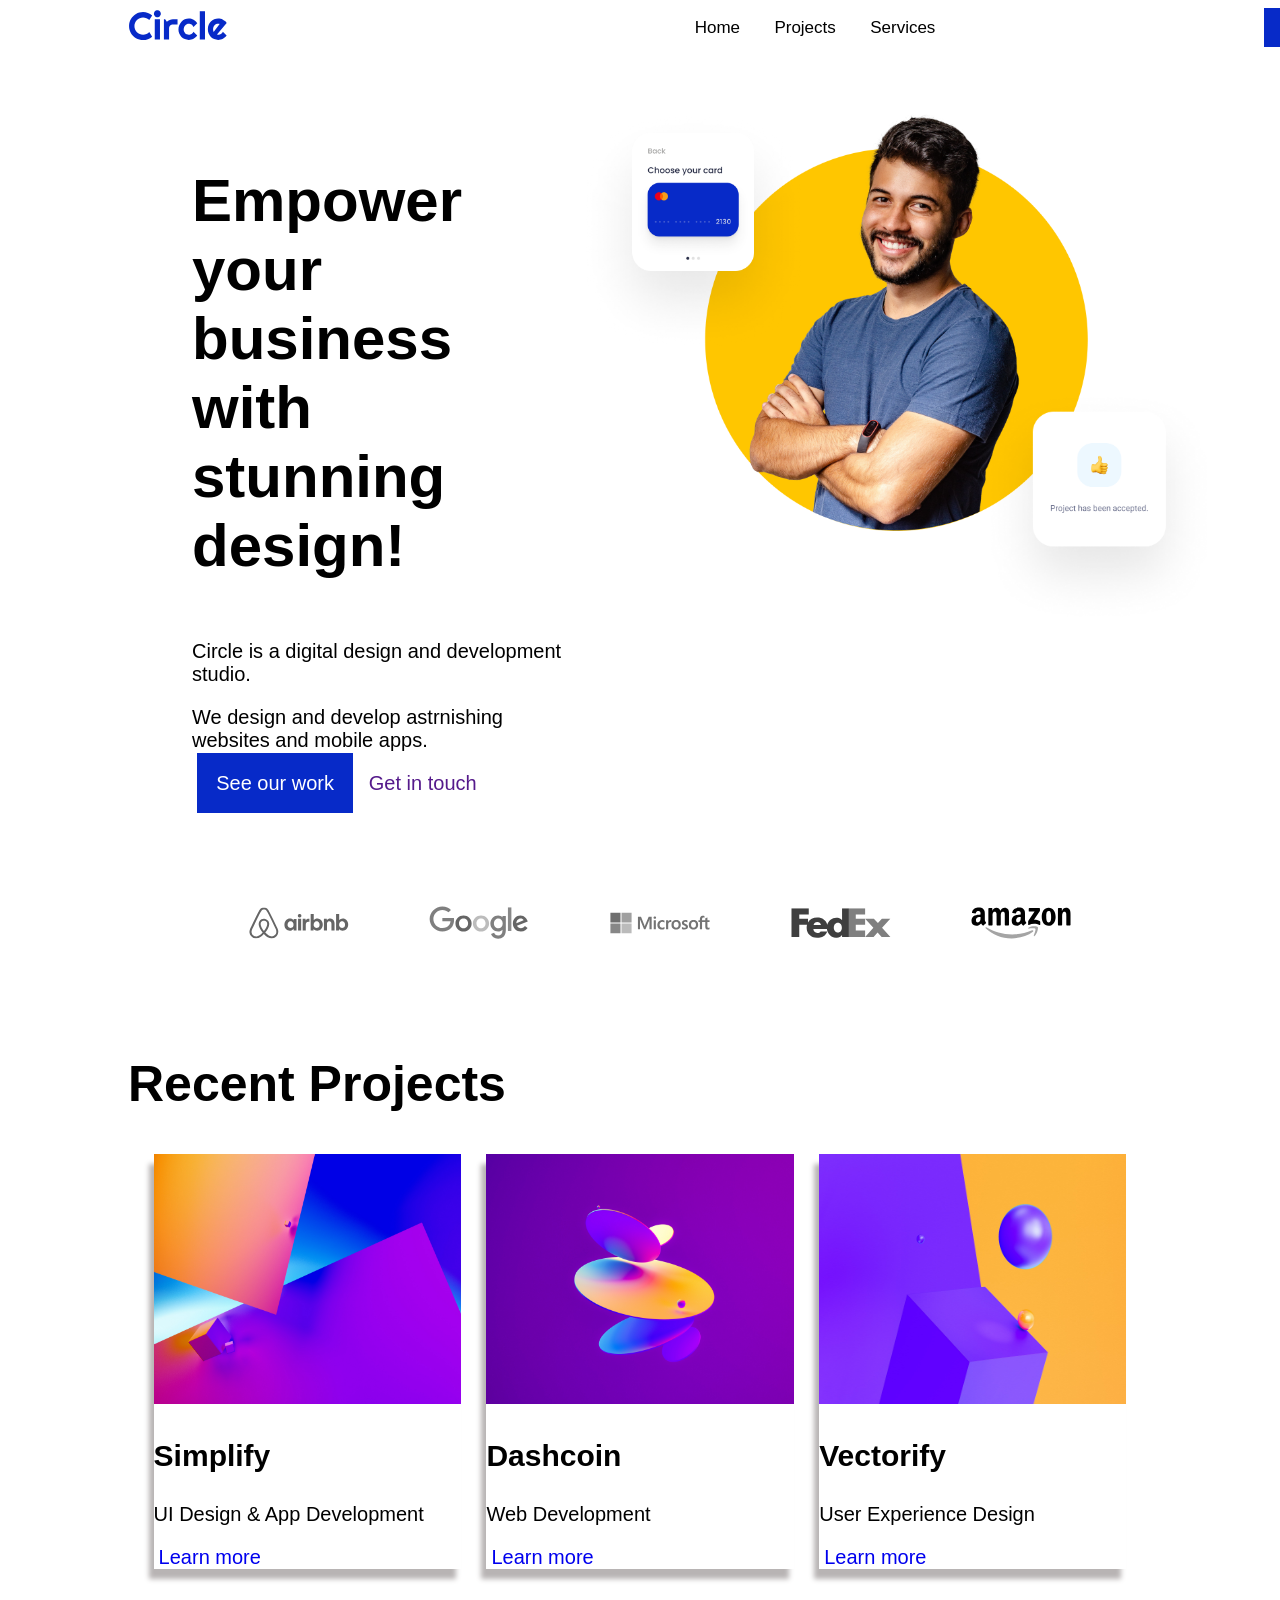
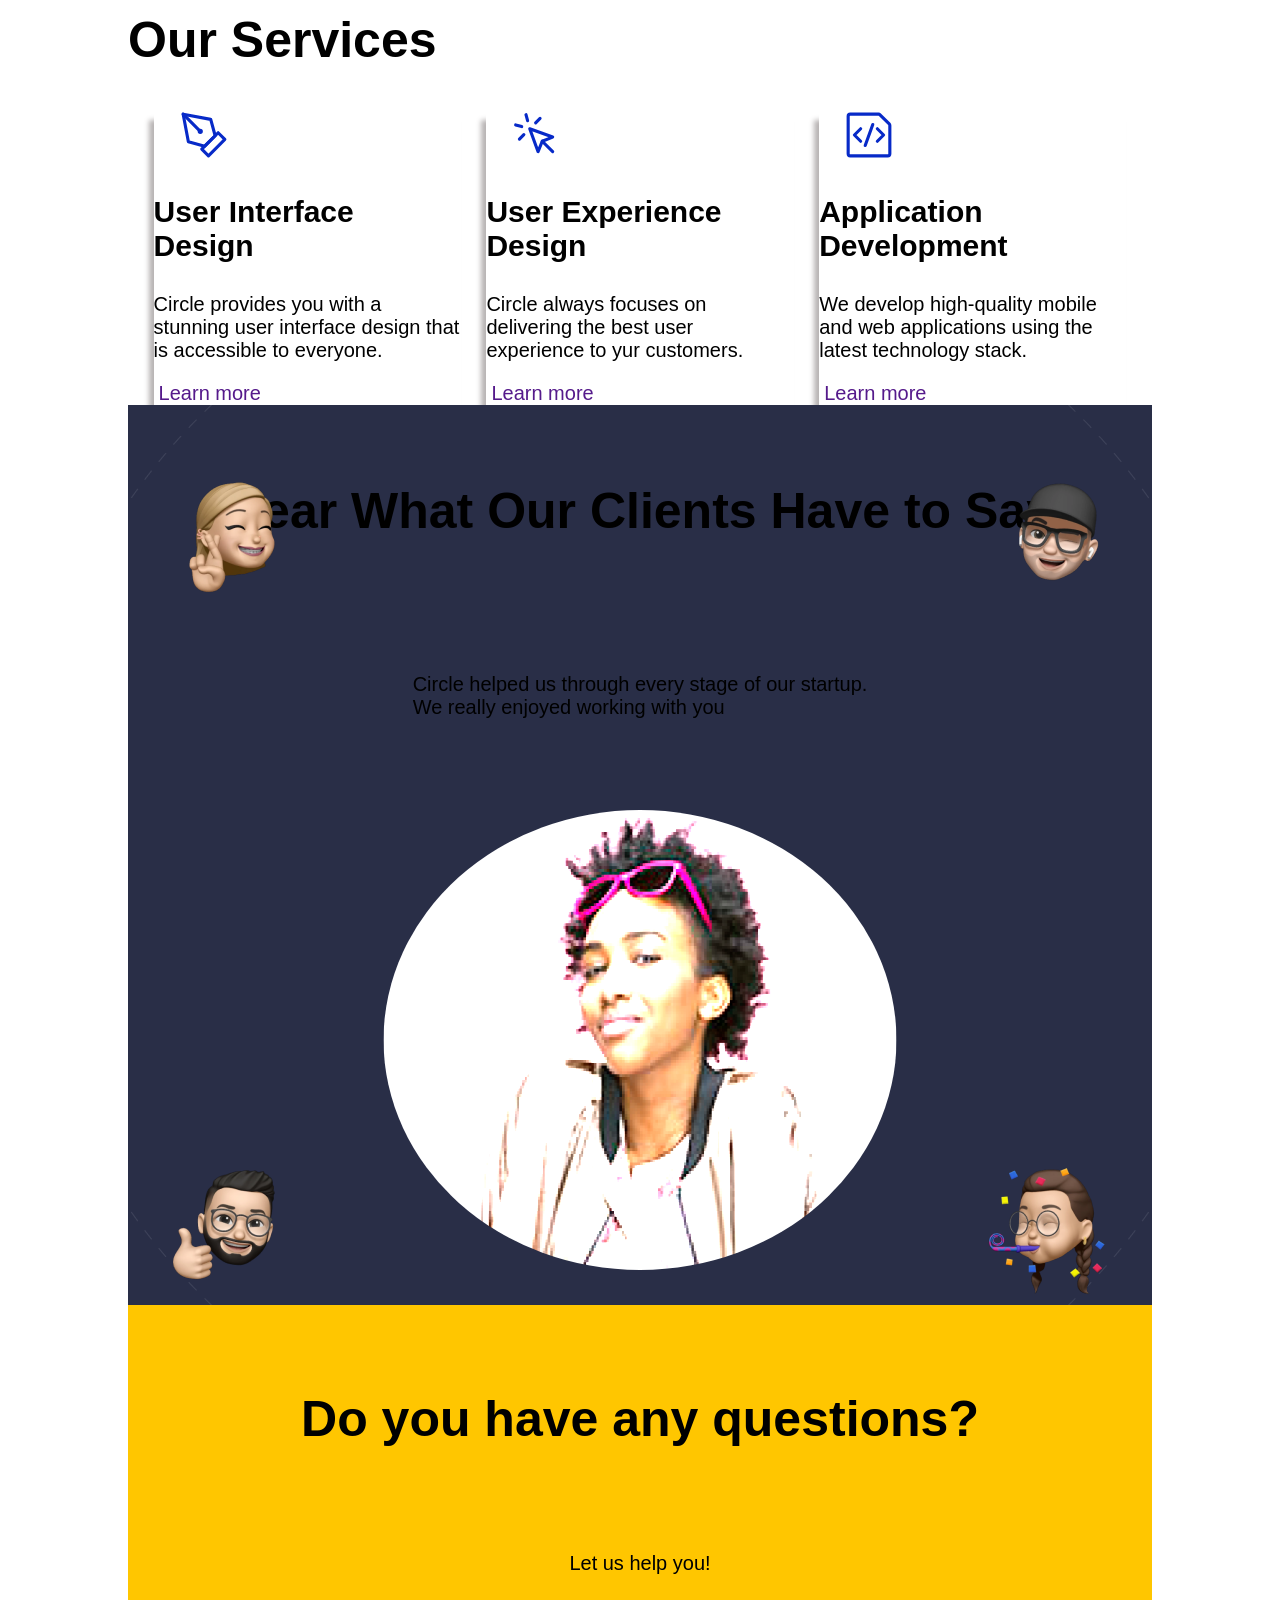
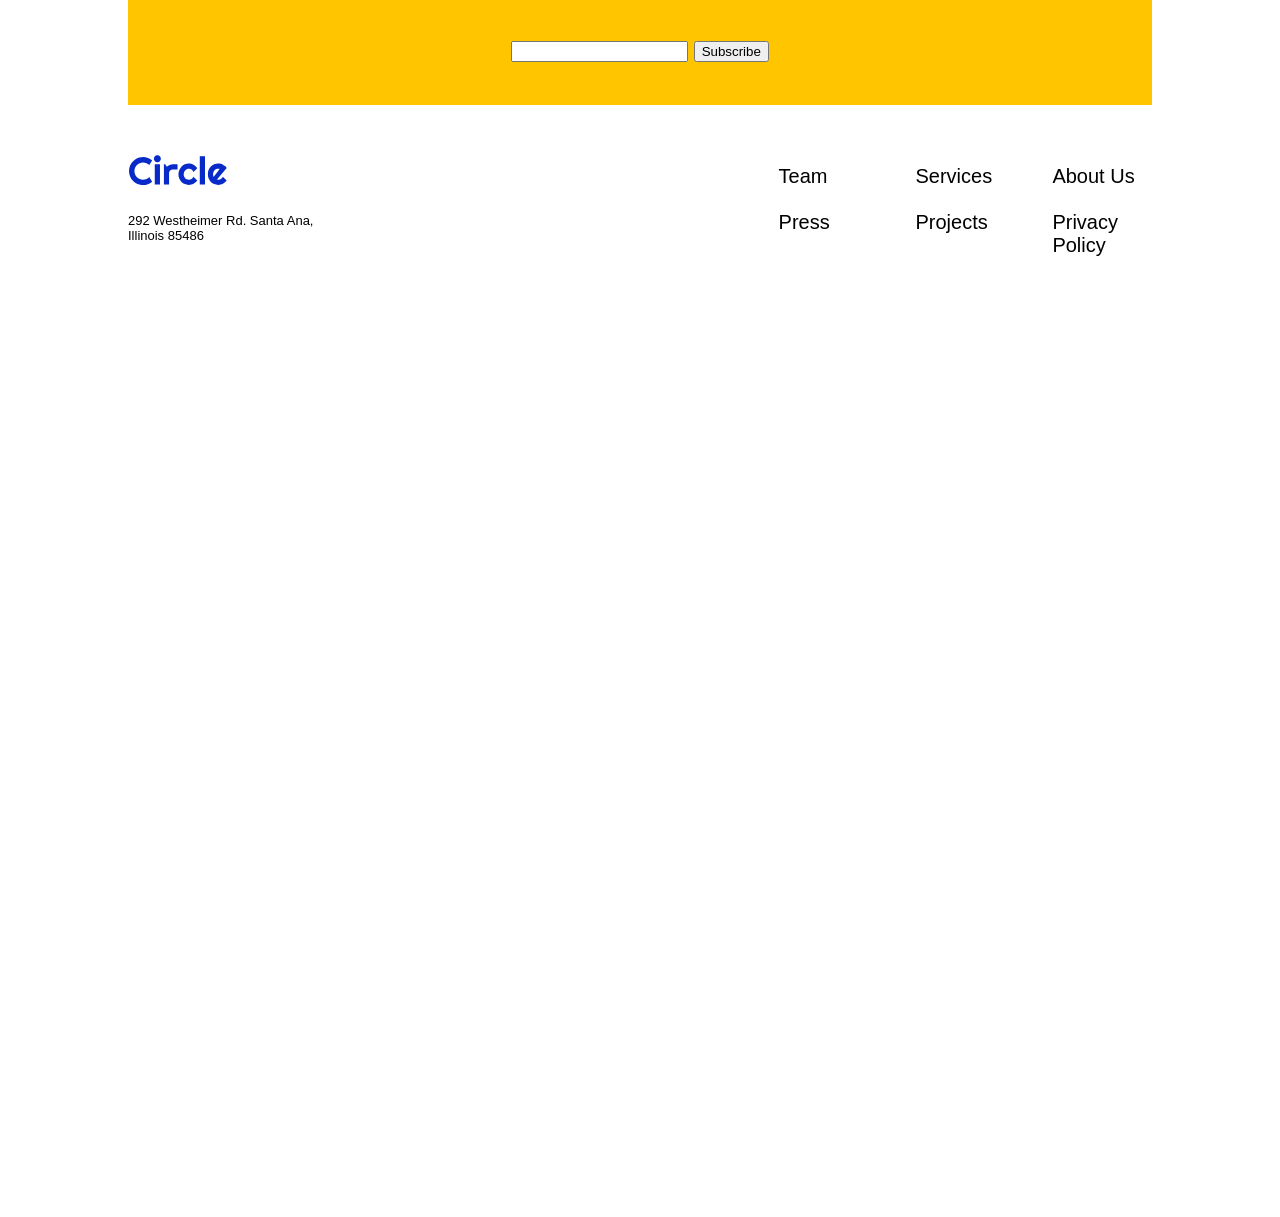
==== pages/index.html @ 0611c465 "emojis" ====
<!doctype html>
<html lang="en">
  <head>
    <meta charset="UTF-8" />
    <meta name="viewport" content="width=device-width, initial-scale=1.0" />
    <title>Early Project</title>
    <link rel="stylesheet" href="../css/style-home.css" />
  </head>
  <body>
    <header>
      <article class="logo">
        <object
          type="image/svg+xml"
          data="../logos-20260406T084312Z-1-001/logos/circle.svg"
          alt="Circle"
        ></object>
      </article>
      <article>
        <nav>
          <ul>
            <li>Home</li>
            <li>Projects</li>
            <li>Services</li>
          </ul>
        </nav>
      </article>
      <article>
        <a href="ContactUs.html">Contact Us</a>
      </article>
    </header>
    <div id="hero">
      <section class="text">
        <article>
          <h1>Empower your business with stunning design!</h1>
          <p>Circle is a digital design and development studio.</p>
          <p>We design and develop astrnishing websites and mobile apps.</p>
        </article>
        <div>
          <a class="patata"href="">See our work</a>
          <a href="">Get in touch</a>
        </div>
      </section>
      <section id="hero-images">
        <!--Two of the hero images will be edited inside this block with absolute value-->
        <img
          id="dude"
          src="../hero-section-20260406T084312Z-1-001/hero-section/hero-image.png"
        />
        <img
          id="card-1"
          src="../hero-section-20260406T084312Z-1-001/hero-section/card-1.png"
        />
        <img
          id="card-2"
          src="../hero-section-20260406T084312Z-1-001/hero-section/card-2.png"
        />
      </section>
    </div>
    <div id="logos">
      <ul>
        <li>
          <object
            type="image/svg+xml"
            data="../logos-20260406T084312Z-1-001/logos/airbnb-logo.svg"
            alt="airbnb"
          ></object>
        </li>
        <li>
          <object
            type="image/svg+xml"
            data="../logos-20260406T084312Z-1-001/logos/google-logo.svg"
            alt="google"
          ></object>
        </li>
        <li>
          <object
            type="image/svg+xml"
            data="../logos-20260406T084312Z-1-001/logos/microsoft-logo.svg"
            alt="microsoft"
          ></object>
        </li>
        <li>
          <object
            type="image/svg+xml"
            data="../logos-20260406T084312Z-1-001/logos/fedex-logo.svg"
            alt="FedEx"
          ></object>
        </li>
        <li>
          <object
            type="image/svg+xml"
            data="../logos-20260406T084312Z-1-001/logos/amazon-logo.svg"
            alt="Amazon"
          ></object>
        </li>
      </ul>
    </div>
    <div id="projects">
      <h2>Recent Projects</h2>
      <section>
        <article>
          <img
            src="../projects-section-20260406T084314Z-1-001/projects-section/1.jpg"
          />
          <h3>Simplify</h3>
          <p>UI Design & App Development</p>
          <a href="p1.html">Learn more</a>
        </article>
        <article>
          <img
            src="../projects-section-20260406T084314Z-1-001/projects-section/2.jpg"
          />
          <h3>Dashcoin</h3>
          <p>Web Development</p>
          <a href="p2.html">Learn more</a>
        </article>
        <article>
          <img
            src="../projects-section-20260406T084314Z-1-001/projects-section/3.jpg"
          />
          <h3>Vectorify</h3>
          <p>User Experience Design</p>
          <a href="p3.html">Learn more</a>
        </article>
      </section>
    </div>

    <div id="services">
      <h2>Our Services</h2>
      <section>
        <article>
          <object
            type="image/svg+xml"
            data="../services-section-20260406T084315Z-1-001/services-section/icons/1.svg"
          ></object>
          <h3>User Interface Design</h3>
          <p>
            Circle provides you with a stunning user interface design that is
            accessible to everyone.
          </p>
          <a href="">Learn more</a>
        </article>
        <article>
          <object
            type="image/svg+xml"
            data="../services-section-20260406T084315Z-1-001/services-section/icons/2.svg"
          ></object>
          <h3>User Experience Design</h3>
          <p>
            Circle always focuses on delivering the best user experience to yur
            customers.
          </p>
          <a href="">Learn more</a>
        </article>
        <article>
          <object
            type="image/svg+xml"
            data="../services-section-20260406T084315Z-1-001/services-section/icons/3.svg"
          ></object>
          <h3>Application Development</h3>
          <p>
            We develop high-quality mobile and web applications using the latest
            technology stack.
          </p>
          <a href="">Learn more</a>
        </article>
      </section>
    </div>
    <div id="testimonial">
      <h2>Hear What Our Clients Have to Say</h2>
      <p>
        Circle helped us through every stage of our startup. <br />We really
        enjoyed working with you
      </p>
      <div class="emoji">
        <img class="em1" src="../testimonial-section-20260406T084315Z-1-001/testimonial-section/memoji-1.png"/>
      <img class="em2" src="../testimonial-section-20260406T084315Z-1-001/testimonial-section/memoji-2.png"/>
      <img class="em3" src="../testimonial-section-20260406T084315Z-1-001/testimonial-section/memoji-3.png"/>
      <img class="em4" src="../testimonial-section-20260406T084315Z-1-001/testimonial-section/memoji-4.png"/>
      </div>
      
      <img class="profile" src="../testimonial-section-20260406T084315Z-1-001/testimonial-section/profile.png"/>
    </div>
    <div id="newsletter">
      <h2>Do you have any questions?</h2>
      <p>Let us help you!</p>
      <div class="subscribe">
        <form action="#" method="post">
          <input type="email" placehlder=" introduce tu email" />
          <button id="btn-subscribe">Subscribe</button>
        </form>
      </div>
    </div>
    <footer>
      <section>
        <object
          type="image/svg+xml"
          data="../logos-20260406T084312Z-1-001/logos/circle.svg"
          alt="Circle"
        ></object>
        <p>292 Westheimer Rd. Santa Ana,<br />Illinois 85486</p>
      </section>
      <ul>
        <li>Team</li>
        <li>Services</li>
        <li>About Us</li>
        <li>Press</li>
        <li>Projects</li>
        <li>Privacy Policy</li>
      </ul>
    </footer>
    <script src="js.js"></script>
  </body>
</html>
---- css/style-home.css ----
body {
  font-family: Arial, Helvetica, sans-serif;
  font-size: 20px;
  max-width: 80vw;
  margin: 0 auto;
}

h1,
h2,
h3,
h4 {
  font-weight: bold;
}
h2 {
  font-size: 50px;
}
h1 {
  font-size: 60px;
}
h3 {
  font-size: 30px;
}
h4 {
  font-size: 24px;
}
a {
  text-decoration: none;
  white-space: nowrap;
  margin: 5px;
}
object[type="image/svg+xml"] {
  height: 50px;
  width: 100px;
  transition: 0.3s ease;
}
/* ---- Cabecera ---- */
header {
  align-items: center;
  width: 100vw;
  display: flex;
  flex-direction: row;
  justify-content: space-between;
  font-size: 17px;
}
header nav ul {
  display: flex;
  list-style: none;
  justify-content: space-evenly;
}
header a {
  padding: 10px 20px;
  margin-right: 20px;
  background-color: #072ac8;

  color: #fff;
}
header li {
  padding: 0 10%;
}

/* ---- Héroe ---- */
#hero {
  margin-top: 5%;
  display: grid;
  justify-content: space-evenly;
  justify-items: center;
  grid-template-columns: 1fr 1fr;
}
#hero .text {
  display: flex;
  flex-direction:column;
  align-items: left;
  justify-content: space-between;
}
.patata {
  padding: 5%;
  background-color: #072ac8;

  color: #fff;
}
#hero li {
  text-decoration: none;
}
#hero section {
  width: 30vw;
}
#hero-images {
  width: 100%;
  display: inline-block;
  position: relative;
  max-width: 561px;
  aspect-ratio: 561/626;
}
#dude {
  width: 100%;
}
#card-1 {
  padding: 0;
  margin: 0;
  top: -5%;
  left: -30%;
  width: 90%;
  position: absolute;
  transform: translate(-20%, -10%) scale(0.7);
}
#card-2 {
  padding: 0;
  margin: 0;
  top: 60%;
  left: 85%;
  width: 90%;
  position: absolute;
  transform: translate(-30%, -10%) scale(0.7);
}
#logos {
  margin-top: 10%;
  margin-bottom: 10%
}
#logos ul {
  display: flex;
  justify-content: space-evenly;
  list-style: none;
  
}
#logos li object[type = "image/svg+xml"] {
  filter: grayscale(100%);
}

#logos li:hover object[type = "image/svg+xml"] {
  filter:grayscale(0%);
  transform: scale(1.3);
}
footer p {
  font-size: 13px;
  font-weight: 10px;
}
#projects section,
#services section {
  display: flex;
  justify-content: space-evenly;
  
}
#projects article,
#services article {
  max-width: 30%;
  box-shadow: -5px 10px 5px rgb(184, 180, 180);

}
#testimonial {
  display: flex;
  flex-direction: column;
  align-items: center;
  justify-content: space-around;
  position: relative;
  height:900px;
  background: url("../testimonial-section-20260406T084315Z-1-001/testimonial-section/orbit.png") center, #292e47;
}
.emoji {
  top: -2%;
  left: -5%;
  z-index: 1;
  margin: 0;
  position: absolute;
  width: 110%;
  height: 270%;
  display: grid;
  gap: 10%;
  grid-template-columns: repeat(3, 1fr);
  grid-template-rows: repeat(3, 100px);
  grid-template-areas:
  "a . . b"
  ". . . ."
  "c . . d";
  
}
.profile {
  transform: scale(0.9,1);
  filter: brightness(2);
  border-radius: 50%;
}
.em1,.em2,.em3,.em4 {
  transform: scale(0.5);
}
.em1,.em3 {
}
.em1 {
  
  grid-area:a;
}
.em2 {
  grid-area:b;
}
.em3 {
  grid-area:c;
}
.em4 {
  grid-area:d;
}
#newsletter {
  height: 400px;
  text-align: center;
  background-color: #ffc600;
  display: flex;
  flex-direction: column;
  justify-content: space-evenly;
}
footer {
    padding-top: 40px;
  display: flex;
  justify-content: space-between;
}
footer ul {
  display: grid;
  list-style: none;
  grid-template-columns: 1fr 1fr 1fr;
  gap: 10%;
  grid-template-rows: 1fr 1fr;
}
#projects img {
  width: 100%;
  height: 250px;
}
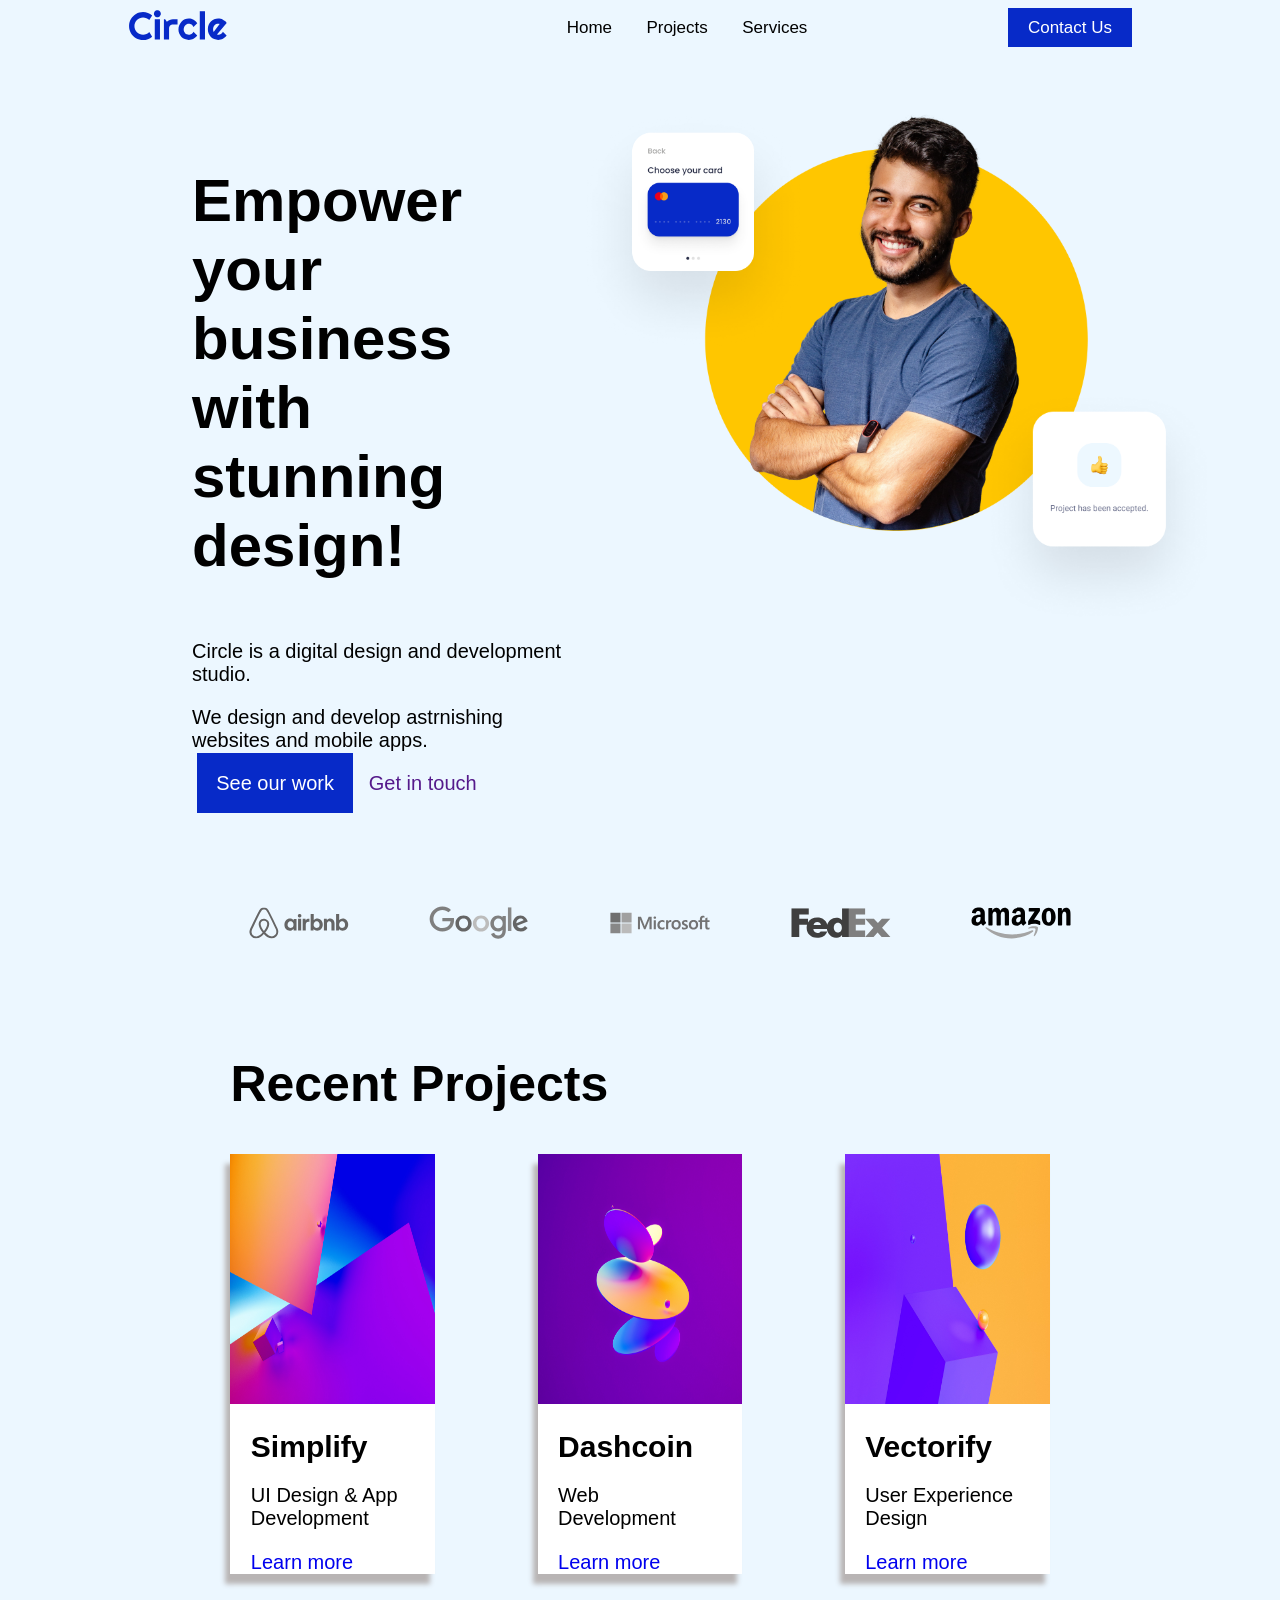
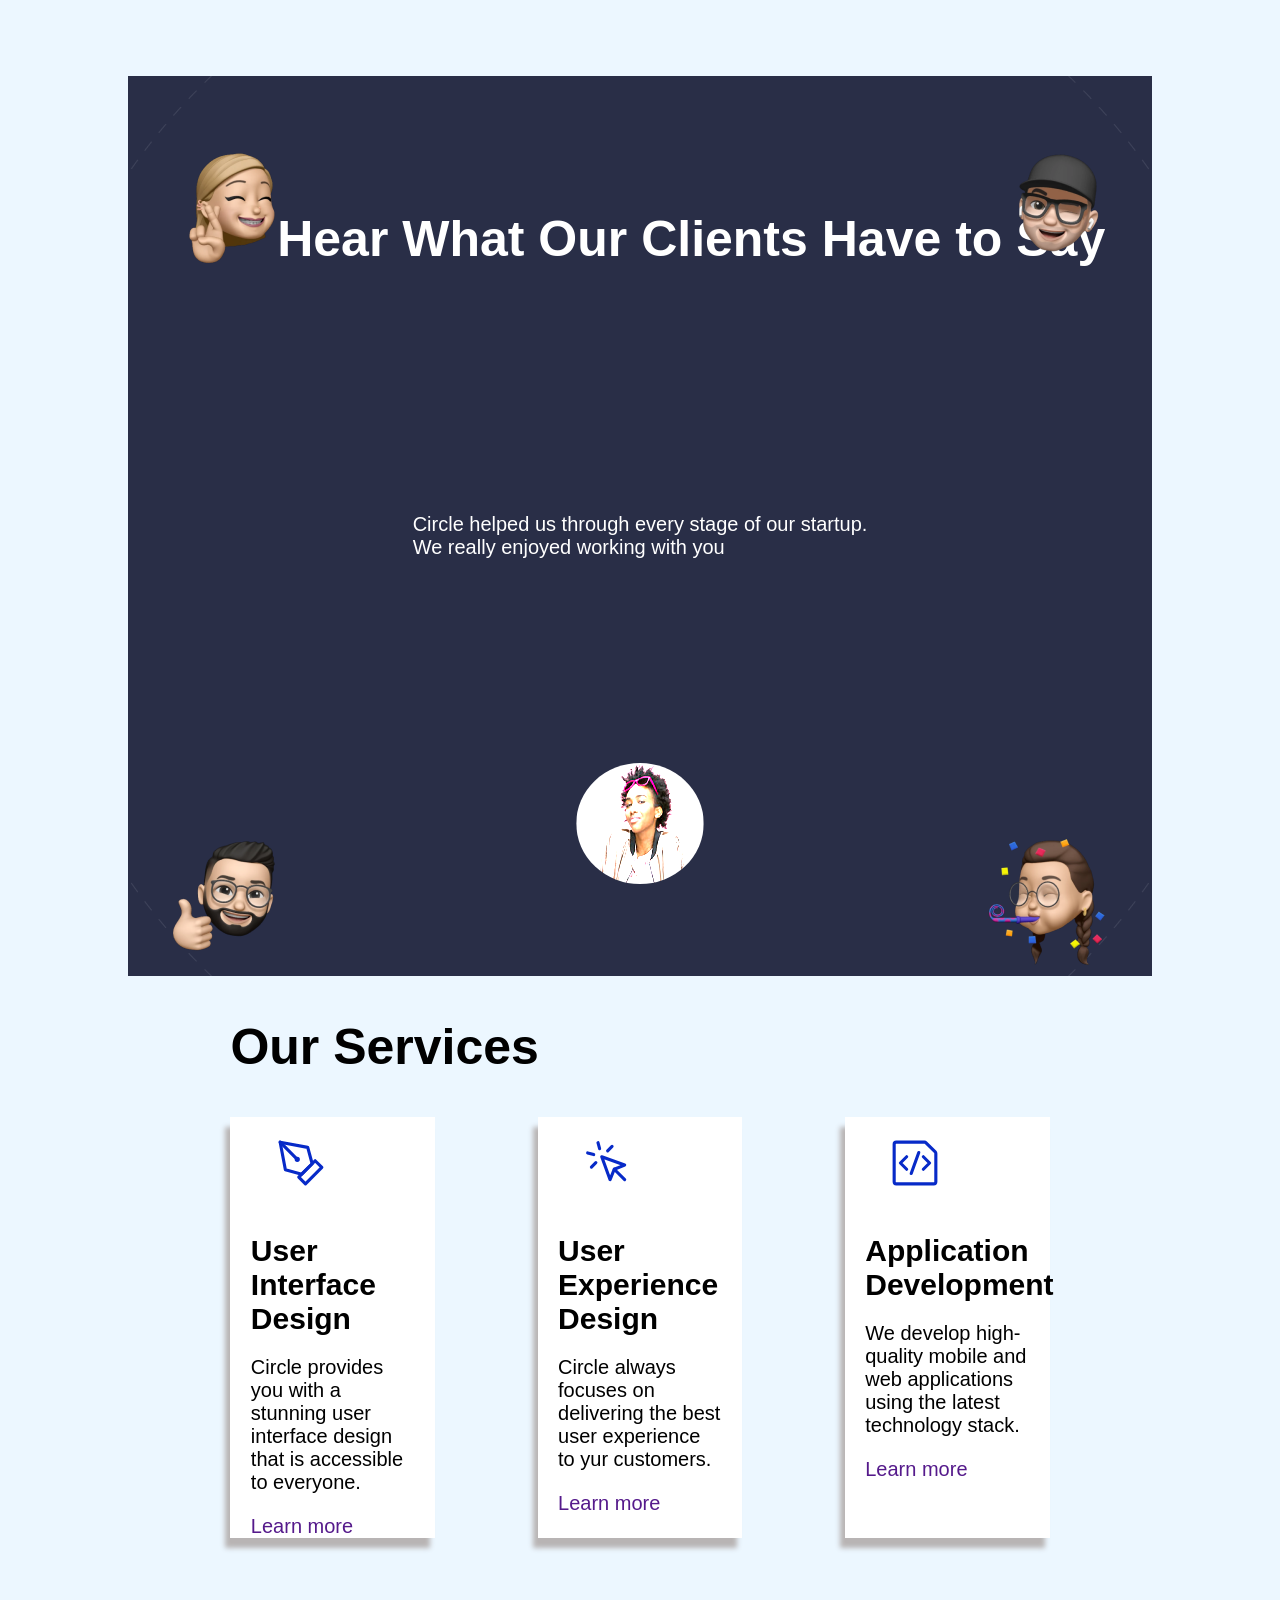
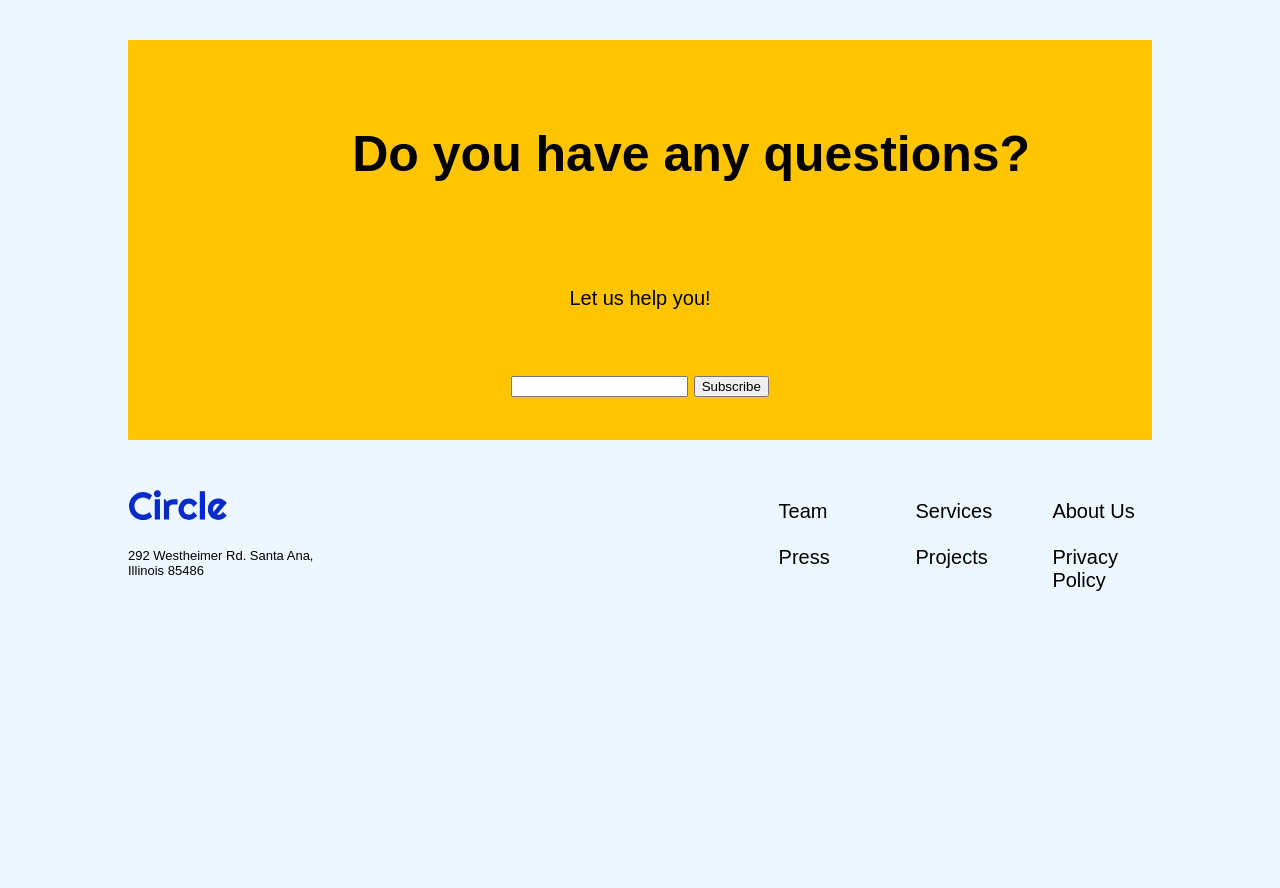
==== commit 4d02d40e: "h2 margin-left" ====
--- a/pages/index.html
+++ b/pages/index.html
@@ -124,48 +124,6 @@
         </article>
       </section>
     </div>
-
-    <div id="services">
-      <h2>Our Services</h2>
-      <section>
-        <article>
-          <object
-            type="image/svg+xml"
-            data="../services-section-20260406T084315Z-1-001/services-section/icons/1.svg"
-          ></object>
-          <h3>User Interface Design</h3>
-          <p>
-            Circle provides you with a stunning user interface design that is
-            accessible to everyone.
-          </p>
-          <a href="">Learn more</a>
-        </article>
-        <article>
-          <object
-            type="image/svg+xml"
-            data="../services-section-20260406T084315Z-1-001/services-section/icons/2.svg"
-          ></object>
-          <h3>User Experience Design</h3>
-          <p>
-            Circle always focuses on delivering the best user experience to yur
-            customers.
-          </p>
-          <a href="">Learn more</a>
-        </article>
-        <article>
-          <object
-            type="image/svg+xml"
-            data="../services-section-20260406T084315Z-1-001/services-section/icons/3.svg"
-          ></object>
-          <h3>Application Development</h3>
-          <p>
-            We develop high-quality mobile and web applications using the latest
-            technology stack.
-          </p>
-          <a href="">Learn more</a>
-        </article>
-      </section>
-    </div>
     <div id="testimonial">
       <h2>Hear What Our Clients Have to Say</h2>
       <p>
@@ -181,6 +139,48 @@
       
       <img class="profile" src="../testimonial-section-20260406T084315Z-1-001/testimonial-section/profile.png"/>
     </div>
+    <div id="services">
+      <h2>Our Services</h2>
+      <section>
+        <article>
+          <object
+            type="image/svg+xml"
+            data="../services-section-20260406T084315Z-1-001/services-section/icons/1.svg"
+          ></object>
+          <h3>User Interface Design</h3>
+          <p>
+            Circle provides you with a stunning user interface design that is
+            accessible to everyone.
+          </p>
+          <a href="">Learn more</a>
+        </article>
+        <article>
+          <object
+            type="image/svg+xml"
+            data="../services-section-20260406T084315Z-1-001/services-section/icons/2.svg"
+          ></object>
+          <h3>User Experience Design</h3>
+          <p>
+            Circle always focuses on delivering the best user experience to yur
+            customers.
+          </p>
+          <a href="">Learn more</a>
+        </article>
+        <article>
+          <object
+            type="image/svg+xml"
+            data="../services-section-20260406T084315Z-1-001/services-section/icons/3.svg"
+          ></object>
+          <h3>Application Development</h3>
+          <p>
+            We develop high-quality mobile and web applications using the latest
+            technology stack.
+          </p>
+          <a href="">Learn more</a>
+        </article>
+      </section>
+    </div>
+    
     <div id="newsletter">
       <h2>Do you have any questions?</h2>
       <p>Let us help you!</p>
--- a/css/style-home.css
+++ b/css/style-home.css
@@ -3,6 +3,7 @@
   font-size: 20px;
   max-width: 80vw;
   margin: 0 auto;
+  background-color: #ecf7ff;
 }
 
 h1,
@@ -12,6 +13,7 @@
   font-weight: bold;
 }
 h2 {
+  margin-left: 10%;
   font-size: 50px;
 }
 h1 {
@@ -36,7 +38,6 @@
 /* ---- Cabecera ---- */
 header {
   align-items: center;
-  width: 100vw;
   display: flex;
   flex-direction: row;
   justify-content: space-between;
@@ -138,15 +139,19 @@
 #services section {
   display: flex;
   justify-content: space-evenly;
-  
+  margin-bottom: 10%;
 }
 #projects article,
 #services article {
-  max-width: 30%;
+  background-color: #fff;
+  max-width: 20%;
   box-shadow: -5px 10px 5px rgb(184, 180, 180);
-
+}
+#projects p, #projects h3, #services p, #services h3, #services object[type="image/svg+xml"], #services a, #projects a {
+  margin: 10%;
 }
 #testimonial {
+  color: #FFF;
   display: flex;
   flex-direction: column;
   align-items: center;
@@ -173,10 +178,12 @@
   "c . . d";
   
 }
+
 .profile {
-  transform: scale(0.9,1);
+  transform: scale(0.85,1);
   filter: brightness(2);
   border-radius: 50%;
+  width: 150px;
 }
 .em1,.em2,.em3,.em4 {
   transform: scale(0.5);
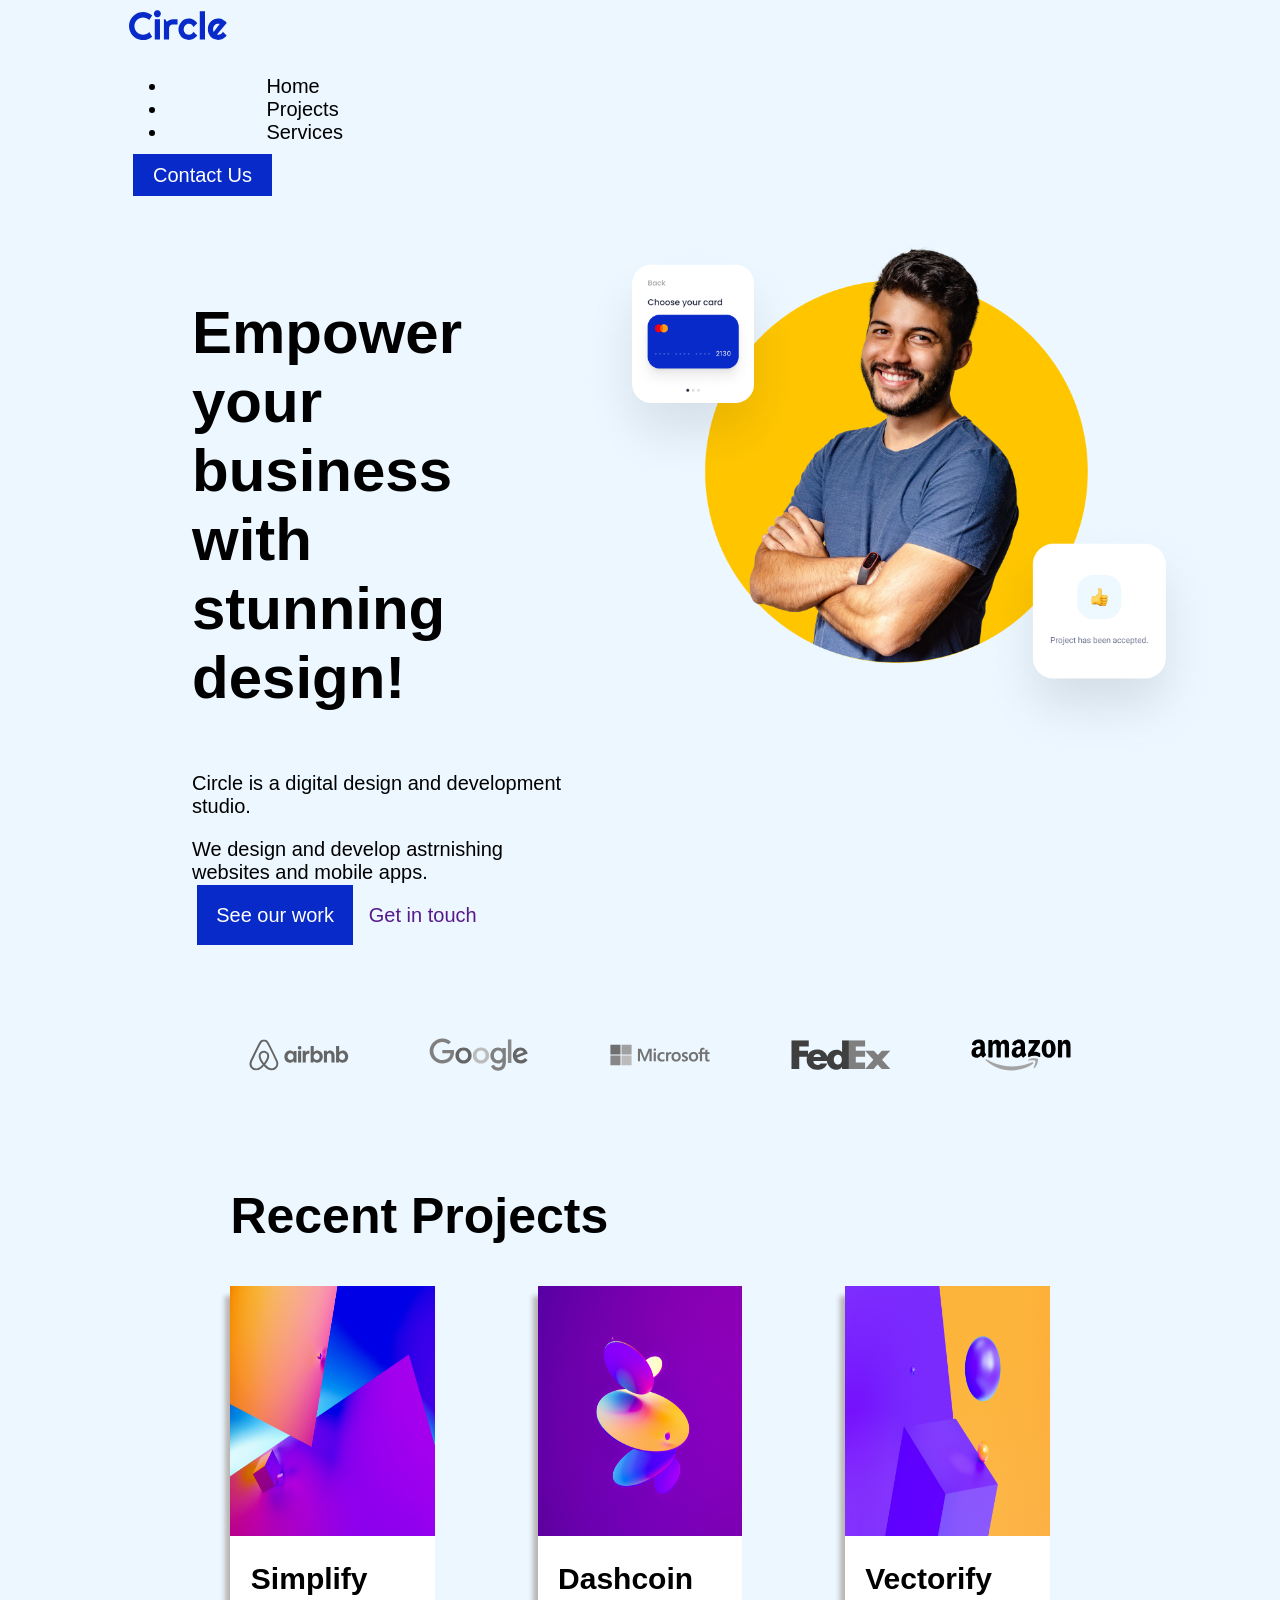
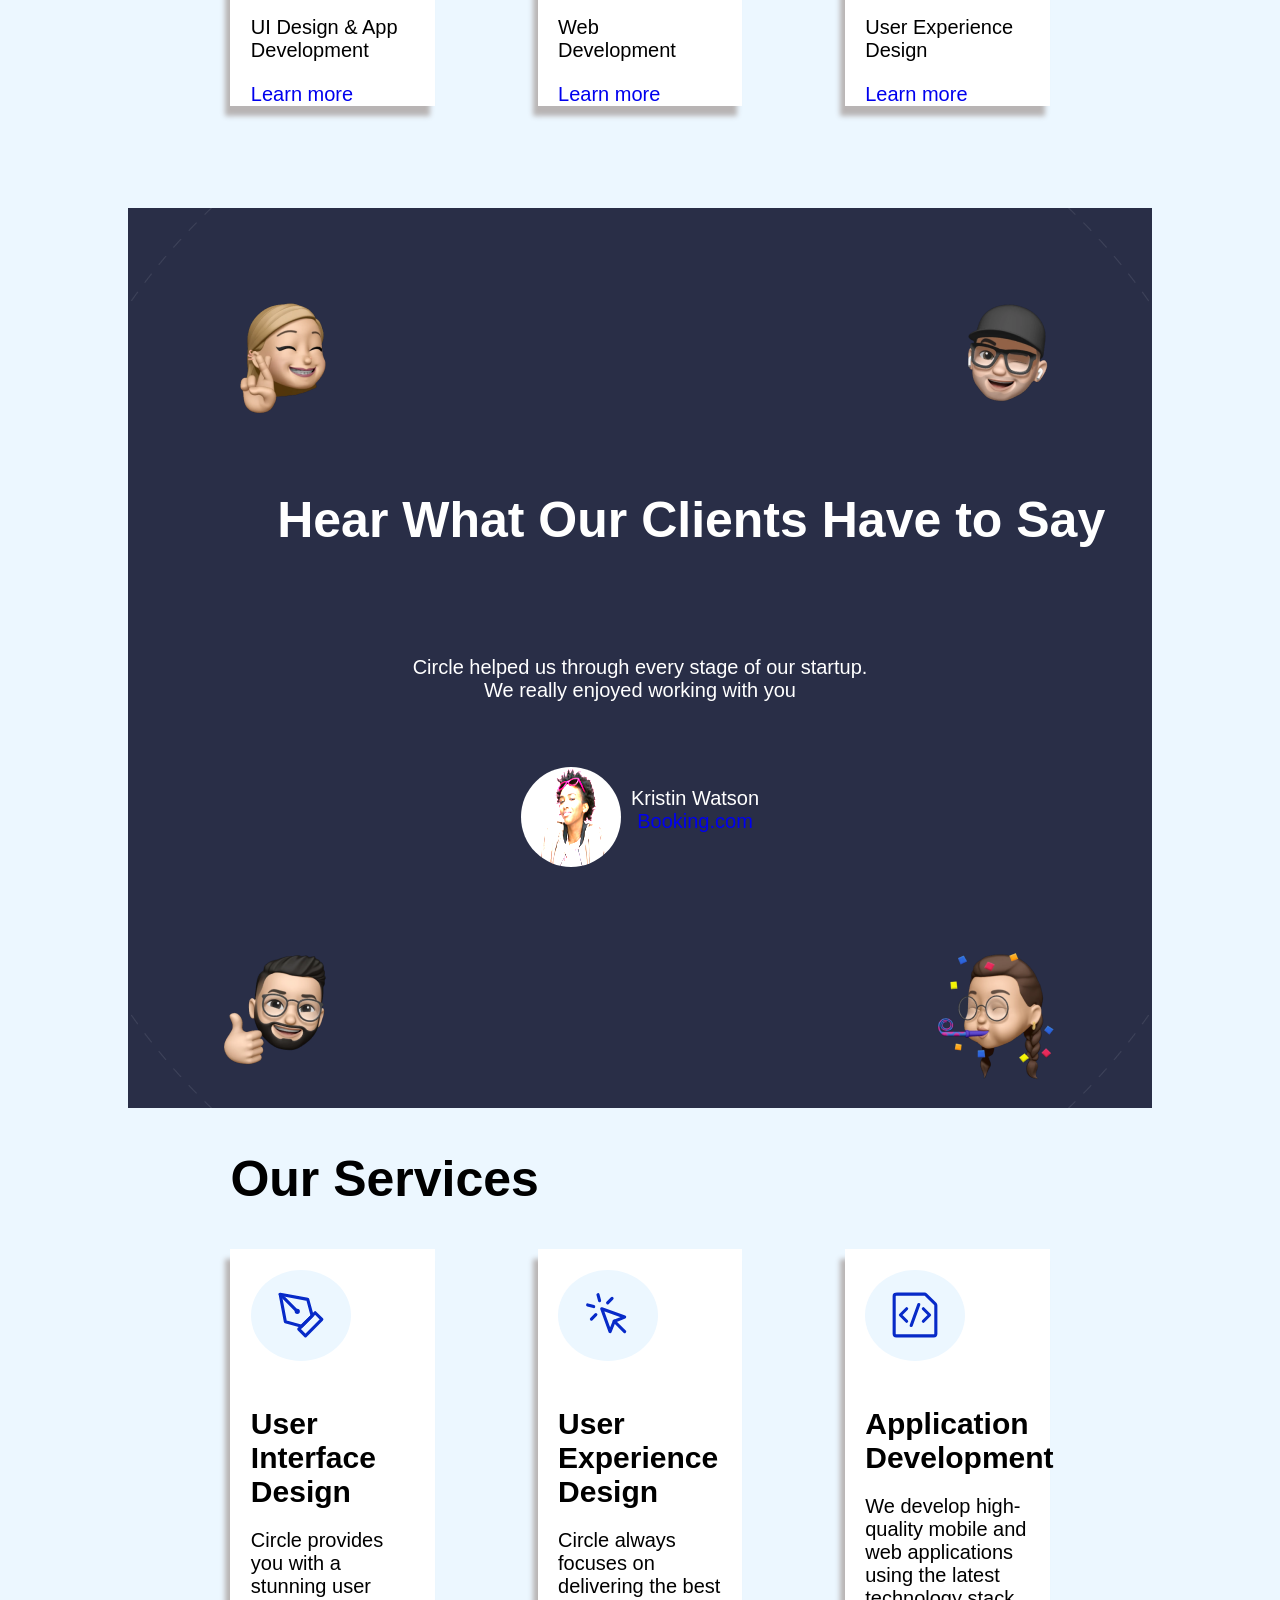
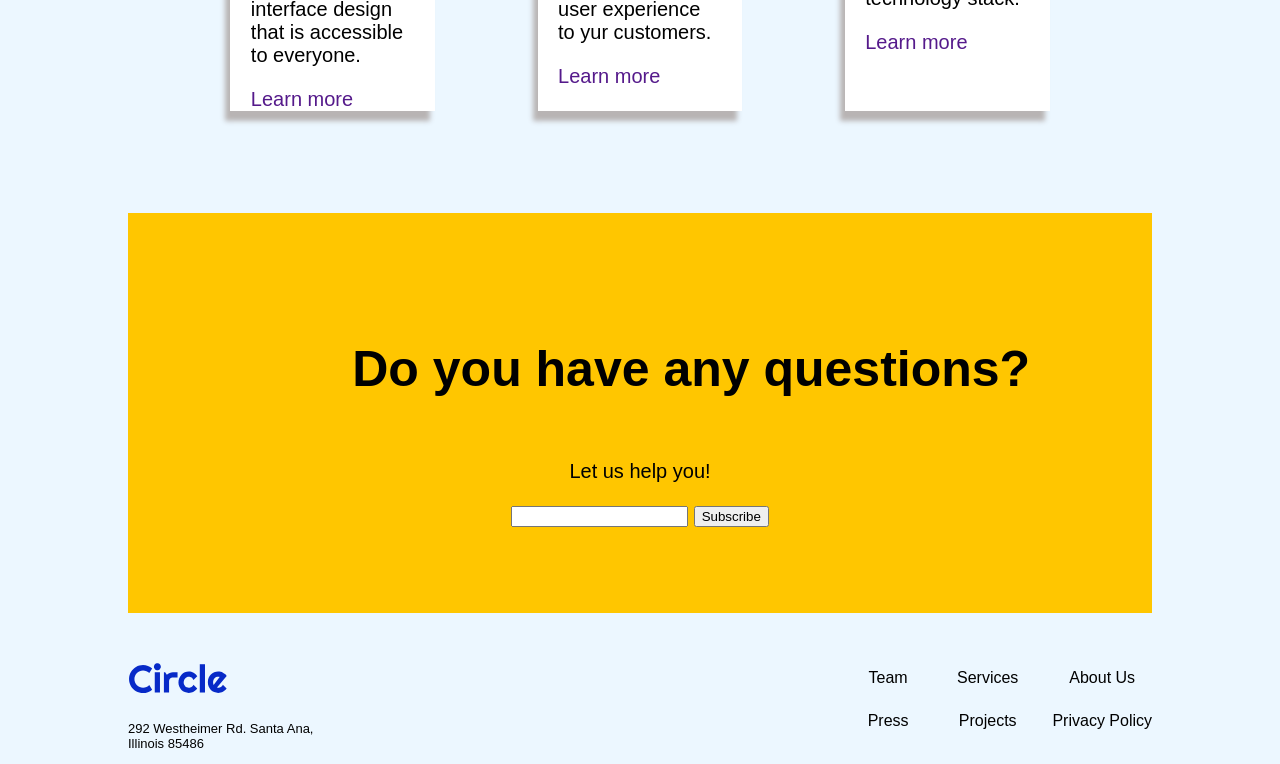
==== commit bca7374a: "burger & emojis" ====
--- a/pages/index.html
+++ b/pages/index.html
@@ -136,8 +136,11 @@
       <img class="em3" src="../testimonial-section-20260406T084315Z-1-001/testimonial-section/memoji-3.png"/>
       <img class="em4" src="../testimonial-section-20260406T084315Z-1-001/testimonial-section/memoji-4.png"/>
       </div>
-      
-      <img class="profile" src="../testimonial-section-20260406T084315Z-1-001/testimonial-section/profile.png"/>
+      <div class="author">
+        <img class="profile" src="../testimonial-section-20260406T084315Z-1-001/testimonial-section/profile.png"/>
+        <p>Kristin Watson<br><a href="booking.com">Booking.com</a></p>
+        
+      </div>
     </div>
     <div id="services">
       <h2>Our Services</h2>
--- a/css/style-home.css
+++ b/css/style-home.css
@@ -5,7 +5,6 @@
   margin: 0 auto;
   background-color: #ecf7ff;
 }
-
 h1,
 h2,
 h3,
@@ -35,24 +34,27 @@
   width: 100px;
   transition: 0.3s ease;
 }
+@media (min-width: 1605) {
+  /* ---- Cabecera ---- */
+  header {
+    align-items: center;
+    display: flex;
+    flex-direction: row;
+    justify-content: space-between;
+    font-size: 17px;
+  }
+  header nav ul {
+    display: flex;
+    list-style: none;
+    justify-content: space-evenly;
+  }
+}
 /* ---- Cabecera ---- */
-header {
-  align-items: center;
-  display: flex;
-  flex-direction: row;
-  justify-content: space-between;
-  font-size: 17px;
-}
-header nav ul {
-  display: flex;
-  list-style: none;
-  justify-content: space-evenly;
-}
+
 header a {
   padding: 10px 20px;
   margin-right: 20px;
   background-color: #072ac8;
-
   color: #fff;
 }
 header li {
@@ -69,7 +71,7 @@
 }
 #hero .text {
   display: flex;
-  flex-direction:column;
+  flex-direction: column;
   align-items: left;
   justify-content: space-between;
 }
@@ -83,10 +85,10 @@
   text-decoration: none;
 }
 #hero section {
+  min-width: 555;
   width: 30vw;
 }
 #hero-images {
-  width: 100%;
   display: inline-block;
   position: relative;
   max-width: 561px;
@@ -113,28 +115,28 @@
   position: absolute;
   transform: translate(-30%, -10%) scale(0.7);
 }
+/* --- Logos --- */
 #logos {
   margin-top: 10%;
-  margin-bottom: 10%
+  margin-bottom: 10%;
 }
 #logos ul {
   display: flex;
   justify-content: space-evenly;
   list-style: none;
-  
-}
-#logos li object[type = "image/svg+xml"] {
+}
+#logos li object[type="image/svg+xml"] {
   filter: grayscale(100%);
 }
-
-#logos li:hover object[type = "image/svg+xml"] {
-  filter:grayscale(0%);
+#logos li:hover object[type="image/svg+xml"] {
+  filter: grayscale(0%);
   transform: scale(1.3);
 }
 footer p {
   font-size: 13px;
   font-weight: 10px;
 }
+/* --- Projects and services --- */
 #projects section,
 #services section {
   display: flex;
@@ -147,76 +149,101 @@
   max-width: 20%;
   box-shadow: -5px 10px 5px rgb(184, 180, 180);
 }
-#projects p, #projects h3, #services p, #services h3, #services object[type="image/svg+xml"], #services a, #projects a {
+#projects p,
+#projects h3,
+#services p,
+#services h3,
+#services object[type="image/svg+xml"],
+#services a,
+#projects a {
   margin: 10%;
 }
+#services object[type="image/svg+xml"] {
+  background-color: #ecf7ff;
+  padding: 10% 0;
+  border-radius: 50%;
+}
+/* --- Testimonial --- */
 #testimonial {
-  color: #FFF;
+  text-align: center;
+  color: #fff;
   display: flex;
   flex-direction: column;
   align-items: center;
-  justify-content: space-around;
+  justify-content: center;
+  gap: 5%;
   position: relative;
-  height:900px;
-  background: url("../testimonial-section-20260406T084315Z-1-001/testimonial-section/orbit.png") center, #292e47;
+  height: 900px;
+  background:
+    url("../testimonial-section-20260406T084315Z-1-001/testimonial-section/orbit.png")
+      center,
+    #292e47;
 }
 .emoji {
-  top: -2%;
-  left: -5%;
-  z-index: 1;
   margin: 0;
   position: absolute;
-  width: 110%;
-  height: 270%;
+  width: 100%;
+  height: 100%;
   display: grid;
-  gap: 10%;
+  gap: 25% 0;
   grid-template-columns: repeat(3, 1fr);
   grid-template-rows: repeat(3, 100px);
   grid-template-areas:
-  "a . . b"
-  ". . . ."
-  "c . . d";
-  
-}
-
+    "a . . b"
+    ". . . ."
+    "c . . d";
+}
+.author {
+  display: flex;
+}
 .profile {
-  transform: scale(0.85,1);
+  margin-right: 10px;
+  /* transform: scale(0.85,1); */
   filter: brightness(2);
   border-radius: 50%;
-  width: 150px;
-}
-.em1,.em2,.em3,.em4 {
+  width: 100px;
+  height: 100px;
+}
+.em1,
+.em2,
+.em3,
+.em4 {
   transform: scale(0.5);
 }
-.em1,.em3 {
+.em1,
+.em3 {
 }
 .em1 {
-  
-  grid-area:a;
+  grid-area: a;
 }
 .em2 {
-  grid-area:b;
+  grid-area: b;
 }
 .em3 {
-  grid-area:c;
+  grid-area: c;
 }
 .em4 {
-  grid-area:d;
-}
+  grid-area: d;
+}
+/* --- newsletter --- */
 #newsletter {
   height: 400px;
   text-align: center;
   background-color: #ffc600;
   display: flex;
   flex-direction: column;
-  justify-content: space-evenly;
-}
+  justify-content: center;
+}
+/* ---- footer ---- */
 footer {
-    padding-top: 40px;
+  padding-top: 40px;
   display: flex;
   justify-content: space-between;
 }
 footer ul {
+  font-size: 0.8em;
+  white-space: nowrap;
+  text-align: center;
   display: grid;
   list-style: none;
   grid-template-columns: 1fr 1fr 1fr;
@@ -227,3 +254,47 @@
   width: 100%;
   height: 250px;
 }
+@media (max-width: 480px) {
+  header {
+    align-items: center;
+    padding-top: 30px;
+    display: flex;
+    flex-direction: column;
+    justify-content: space-between;
+    font-size: 17px;
+
+  }
+  header a {
+    margin-top: 15px;
+  }
+  header nav {
+    width: 30px;
+    height: 30px;
+    margin-bottom: 30px;
+    position: relative;
+    background: url('../hamburger-svgrepo-com.svg') no-repeat center;
+    background-size: 30px;
+    transition: ease 0.2;
+  }
+  header nav:hover {
+    background: none;
+    height: 200px;
+  }
+  header nav:hover ul {
+    opacity: 1;
+    top: 20px;
+  }
+  header nav ul {
+    padding-bottom: 100px;
+    width: 100%;
+    height: 160px;
+    position: absolute;
+    left: -66px;
+    top: 10px;
+    opacity: 0;
+    display: flex;
+    flex-direction: column;
+    list-style: none;
+    justify-content: space-evenly;
+  }
+}
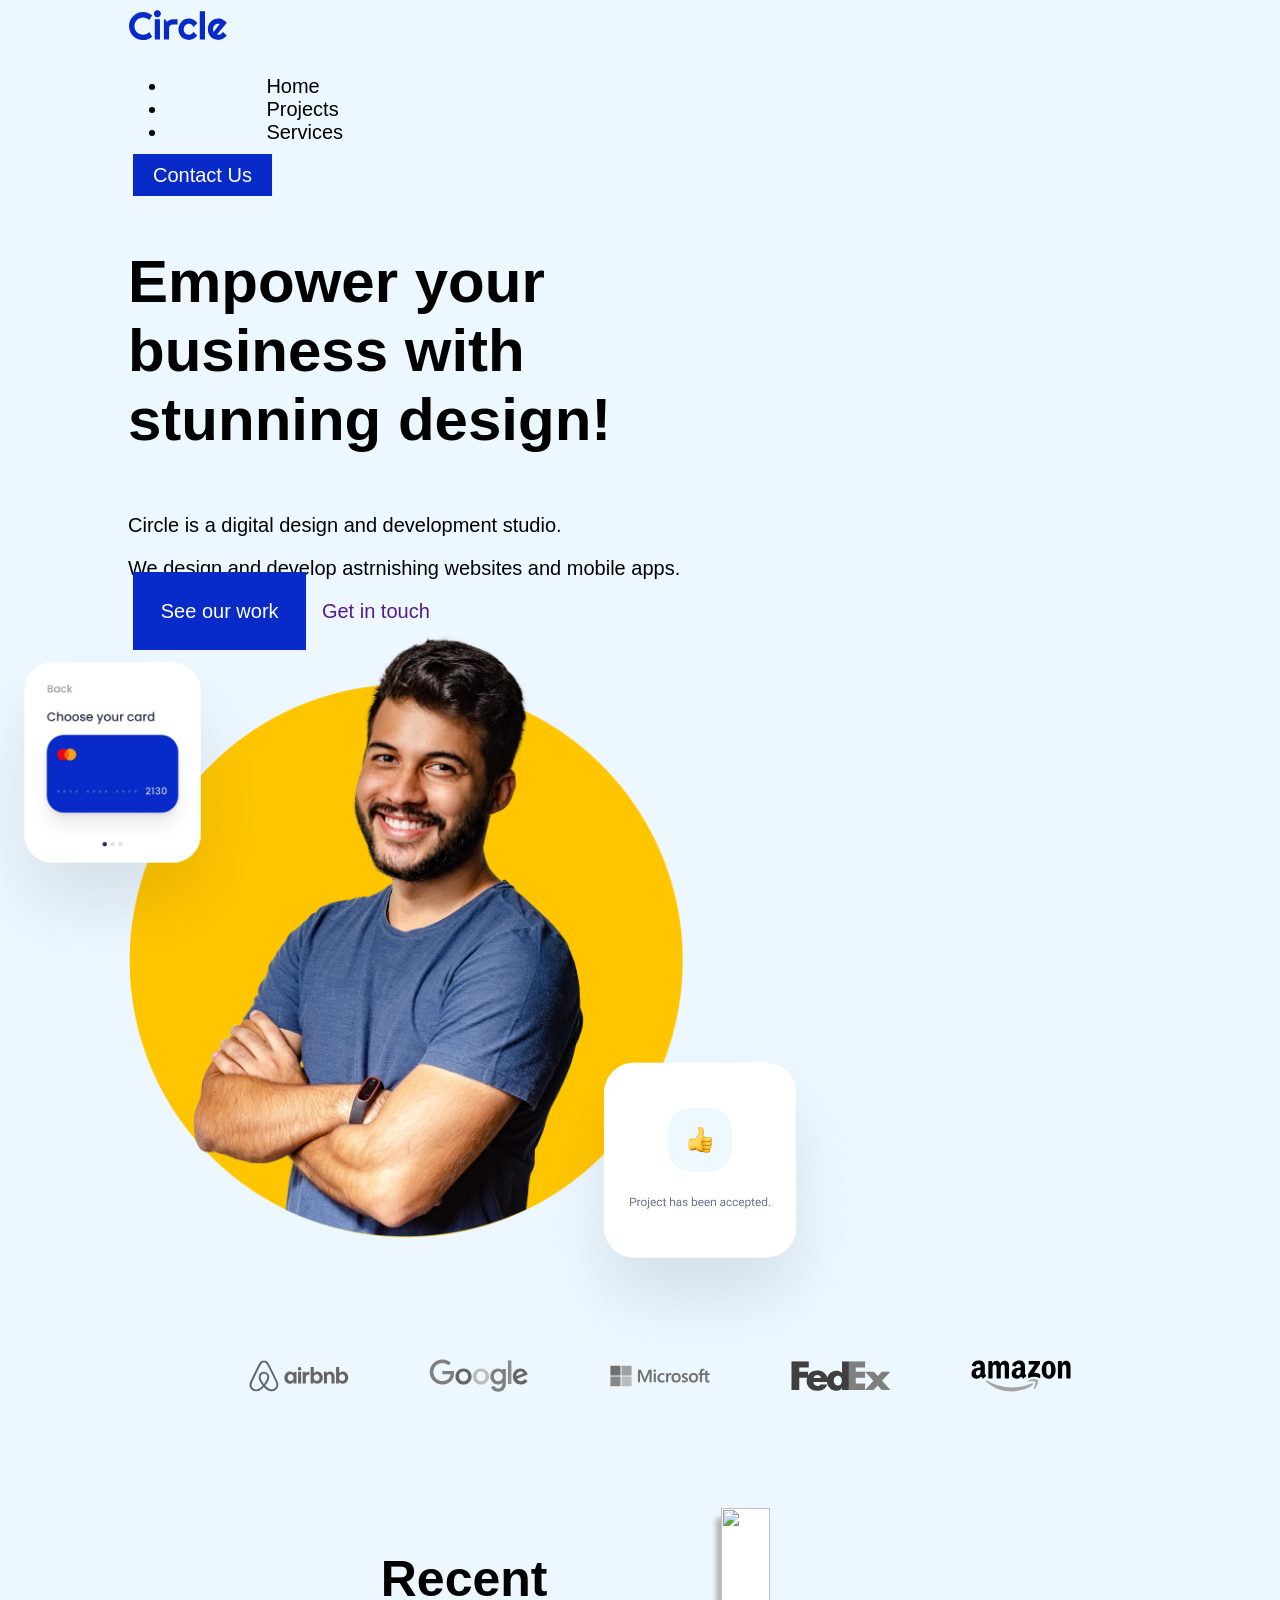
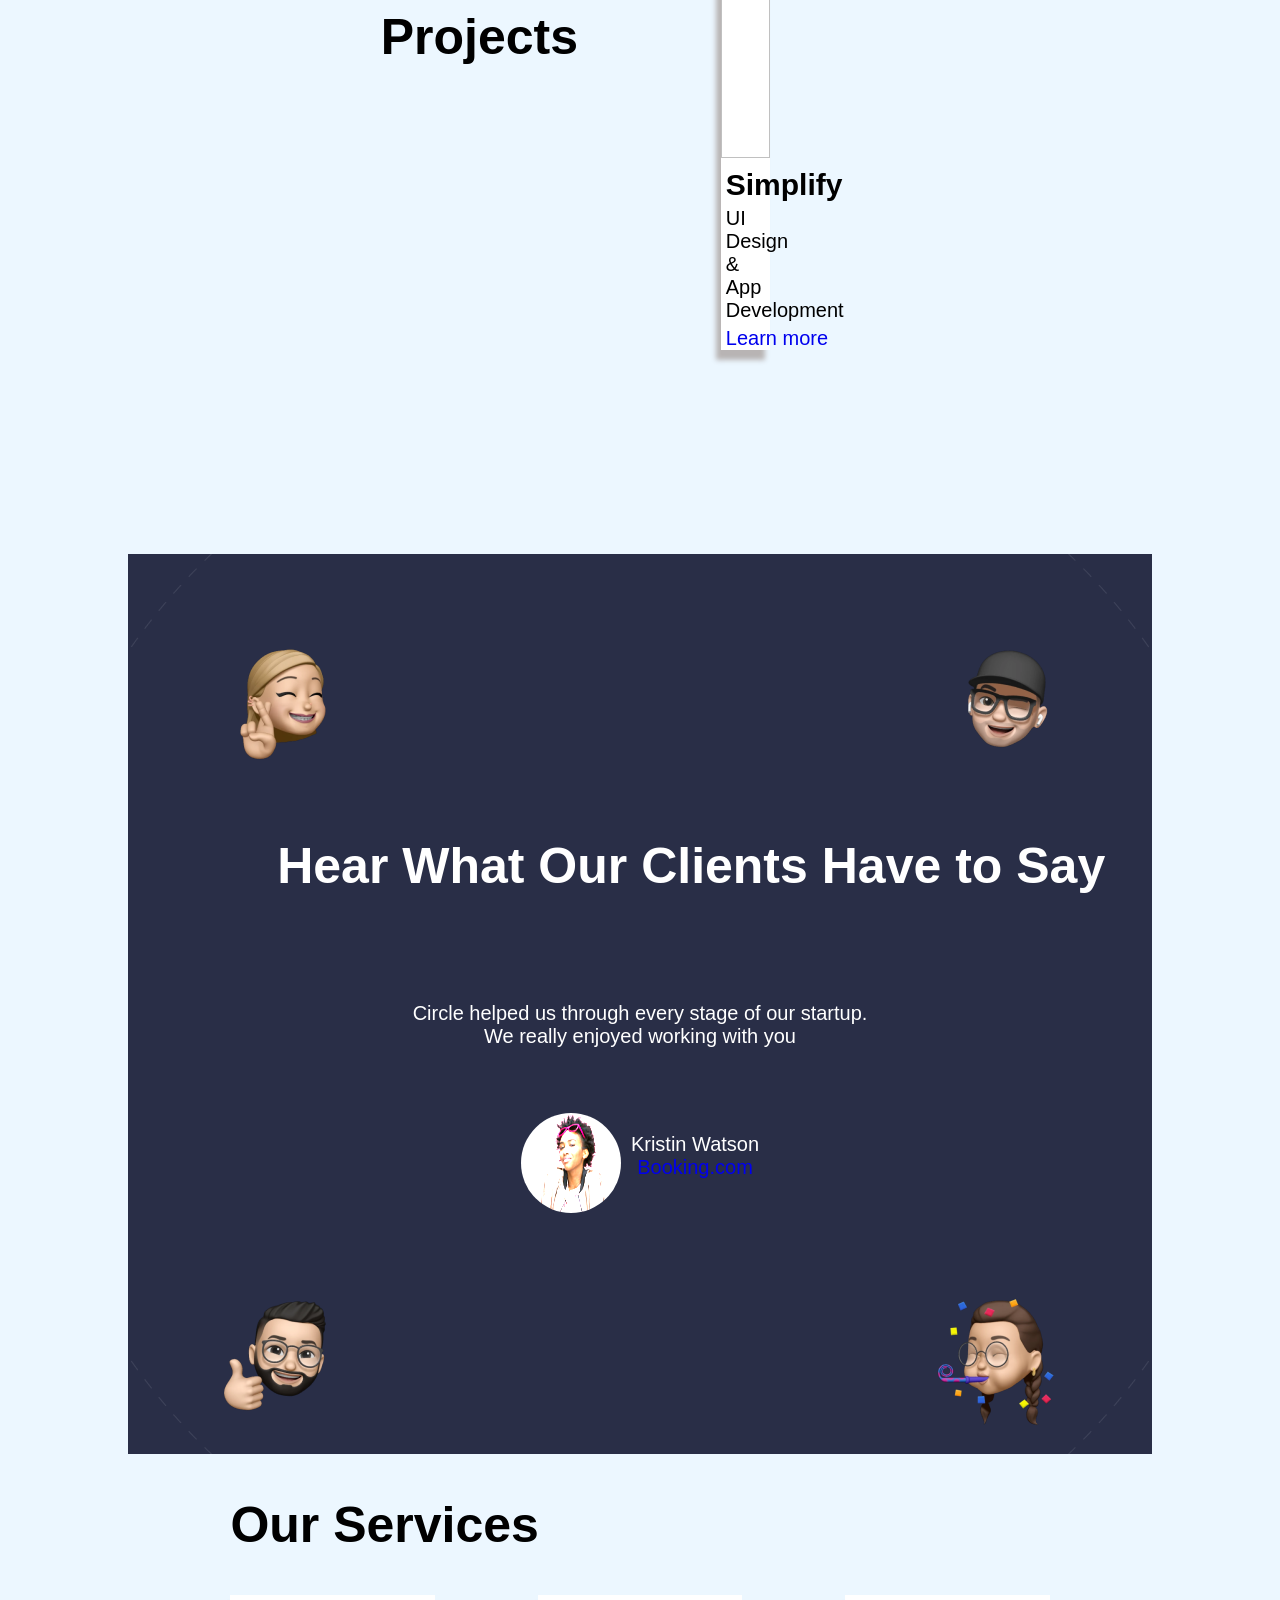
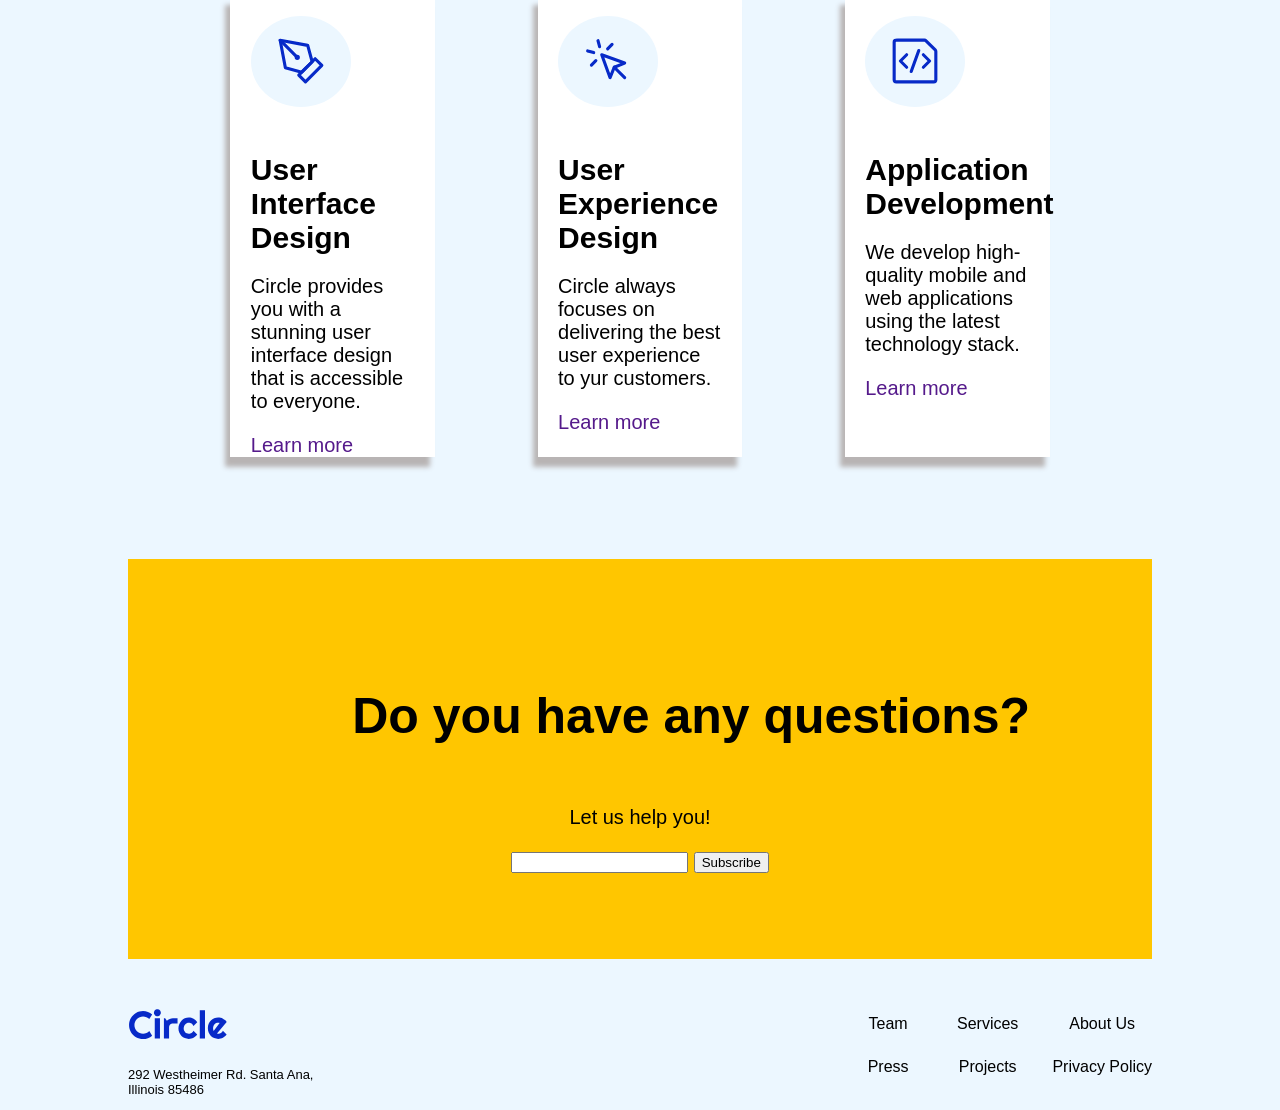
==== commit 7a005d2b: "js complete" ====
--- a/pages/index.html
+++ b/pages/index.html
@@ -36,7 +36,7 @@
           <p>We design and develop astrnishing websites and mobile apps.</p>
         </article>
         <div>
-          <a class="patata"href="">See our work</a>
+          <a class="patata" href="">See our work</a>
           <a href="">Get in touch</a>
         </div>
       </section>
@@ -96,33 +96,17 @@
       </ul>
     </div>
     <div id="projects">
-      <h2>Recent Projects</h2>
-      <section>
-        <article>
-          <img
-            src="../projects-section-20260406T084314Z-1-001/projects-section/1.jpg"
-          />
-          <h3>Simplify</h3>
-          <p>UI Design & App Development</p>
-          <a href="p1.html">Learn more</a>
-        </article>
-        <article>
-          <img
-            src="../projects-section-20260406T084314Z-1-001/projects-section/2.jpg"
-          />
-          <h3>Dashcoin</h3>
-          <p>Web Development</p>
-          <a href="p2.html">Learn more</a>
-        </article>
-        <article>
-          <img
-            src="../projects-section-20260406T084314Z-1-001/projects-section/3.jpg"
-          />
-          <h3>Vectorify</h3>
-          <p>User Experience Design</p>
-          <a href="p3.html">Learn more</a>
-        </article>
-      </section>
+      <div id="projects">
+        <h2>Recent Projects</h2>
+        <section id="projects-container">
+          <article>
+            <img src="..." />
+            <h3>Simplify</h3>
+            <p>UI Design & App Development</p>
+            <a href="project-detail.html?uuid=1">Learn more</a>
+          </article>
+        </section>
+      </div>
     </div>
     <div id="testimonial">
       <h2>Hear What Our Clients Have to Say</h2>
@@ -131,15 +115,29 @@
         enjoyed working with you
       </p>
       <div class="emoji">
-        <img class="em1" src="../testimonial-section-20260406T084315Z-1-001/testimonial-section/memoji-1.png"/>
-      <img class="em2" src="../testimonial-section-20260406T084315Z-1-001/testimonial-section/memoji-2.png"/>
-      <img class="em3" src="../testimonial-section-20260406T084315Z-1-001/testimonial-section/memoji-3.png"/>
-      <img class="em4" src="../testimonial-section-20260406T084315Z-1-001/testimonial-section/memoji-4.png"/>
+        <img
+          class="em1"
+          src="../testimonial-section-20260406T084315Z-1-001/testimonial-section/memoji-1.png"
+        />
+        <img
+          class="em2"
+          src="../testimonial-section-20260406T084315Z-1-001/testimonial-section/memoji-2.png"
+        />
+        <img
+          class="em3"
+          src="../testimonial-section-20260406T084315Z-1-001/testimonial-section/memoji-3.png"
+        />
+        <img
+          class="em4"
+          src="../testimonial-section-20260406T084315Z-1-001/testimonial-section/memoji-4.png"
+        />
       </div>
       <div class="author">
-        <img class="profile" src="../testimonial-section-20260406T084315Z-1-001/testimonial-section/profile.png"/>
-        <p>Kristin Watson<br><a href="booking.com">Booking.com</a></p>
-        
+        <img
+          class="profile"
+          src="../testimonial-section-20260406T084315Z-1-001/testimonial-section/profile.png"
+        />
+        <p>Kristin Watson<br /><a href="booking.com">Booking.com</a></p>
       </div>
     </div>
     <div id="services">
@@ -183,7 +181,7 @@
         </article>
       </section>
     </div>
-    
+
     <div id="newsletter">
       <h2>Do you have any questions?</h2>
       <p>Let us help you!</p>
@@ -212,6 +210,6 @@
         <li>Privacy Policy</li>
       </ul>
     </footer>
-    <script src="js.js"></script>
+    <script src="../projects.js"></script>
   </body>
 </html>
--- a/css/style-home.css
+++ b/css/style-home.css
@@ -34,7 +34,7 @@
   width: 100px;
   transition: 0.3s ease;
 }
-@media (min-width: 1605) {
+@media (min-width: 1605px) {
   /* ---- Cabecera ---- */
   header {
     align-items: center;
@@ -48,27 +48,30 @@
     list-style: none;
     justify-content: space-evenly;
   }
-}
-/* ---- Cabecera ---- */
-
-header a {
-  padding: 10px 20px;
-  margin-right: 20px;
-  background-color: #072ac8;
-  color: #fff;
-}
-header li {
-  padding: 0 10%;
-}
-
-/* ---- Héroe ---- */
-#hero {
+  /* --- Héroe --- */
+  #hero {
   margin-top: 5%;
   display: grid;
   justify-content: space-evenly;
   justify-items: center;
   grid-template-columns: 1fr 1fr;
 }
+}
+/* ---- Cabecera ---- */
+
+header a {
+  padding: 10px 20px;
+  margin-right: 20px;
+  margin-top: 30px;
+  background-color: #072ac8;
+  color: #fff;
+}
+header li {
+  padding: 0 10%;
+}
+
+/* ---- Héroe ---- */
+
 #hero .text {
   display: flex;
   flex-direction: column;
@@ -85,7 +88,7 @@
   text-decoration: none;
 }
 #hero section {
-  min-width: 555;
+  min-width: 555px;
   width: 30vw;
 }
 #hero-images {
@@ -137,7 +140,7 @@
   font-weight: 10px;
 }
 /* --- Projects and services --- */
-#projects section,
+#projects,
 #services section {
   display: flex;
   justify-content: space-evenly;
@@ -268,33 +271,40 @@
     margin-top: 15px;
   }
   header nav {
-    width: 30px;
+    width: 60px;
     height: 30px;
     margin-bottom: 30px;
     position: relative;
     background: url('../hamburger-svgrepo-com.svg') no-repeat center;
     background-size: 30px;
-    transition: ease 0.2;
+    transition: 0.3s ease;
   }
   header nav:hover {
     background: none;
     height: 200px;
   }
-  header nav:hover ul {
+  header nav:hover ul, header a {
     opacity: 1;
-    top: 20px;
   }
   header nav ul {
-    padding-bottom: 100px;
-    width: 100%;
-    height: 160px;
+    transition: 0.3s ease;
+    padding-left: 0;
+    margin-left: 0;
+    height: 200px;
     position: absolute;
-    left: -66px;
     top: 10px;
     opacity: 0;
     display: flex;
     flex-direction: column;
     list-style: none;
+    align-items: center;
     justify-content: space-evenly;
   }
-}
+  #hero {
+  margin-top: 5%;
+  display: grid;
+  justify-content: space-evenly;
+  justify-items: center;
+  grid-template-columns: 1fr;
+}
+}
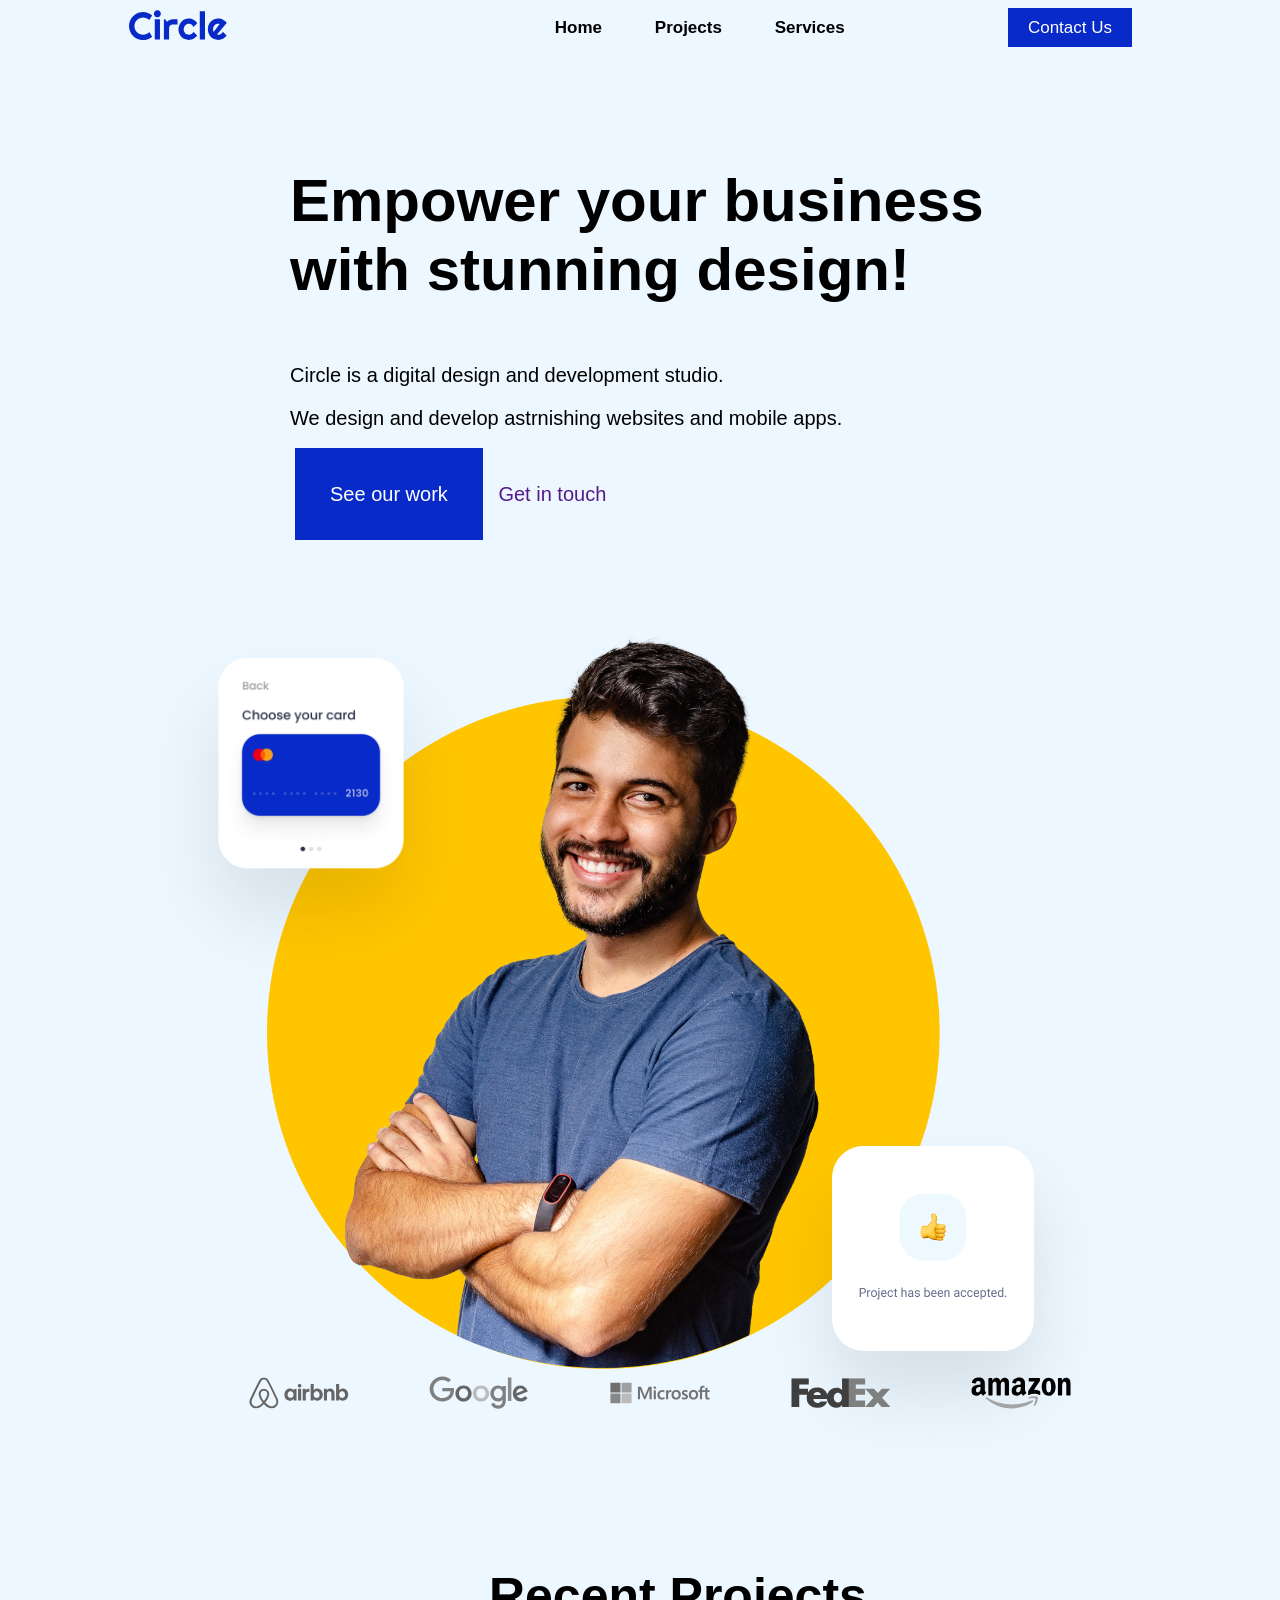
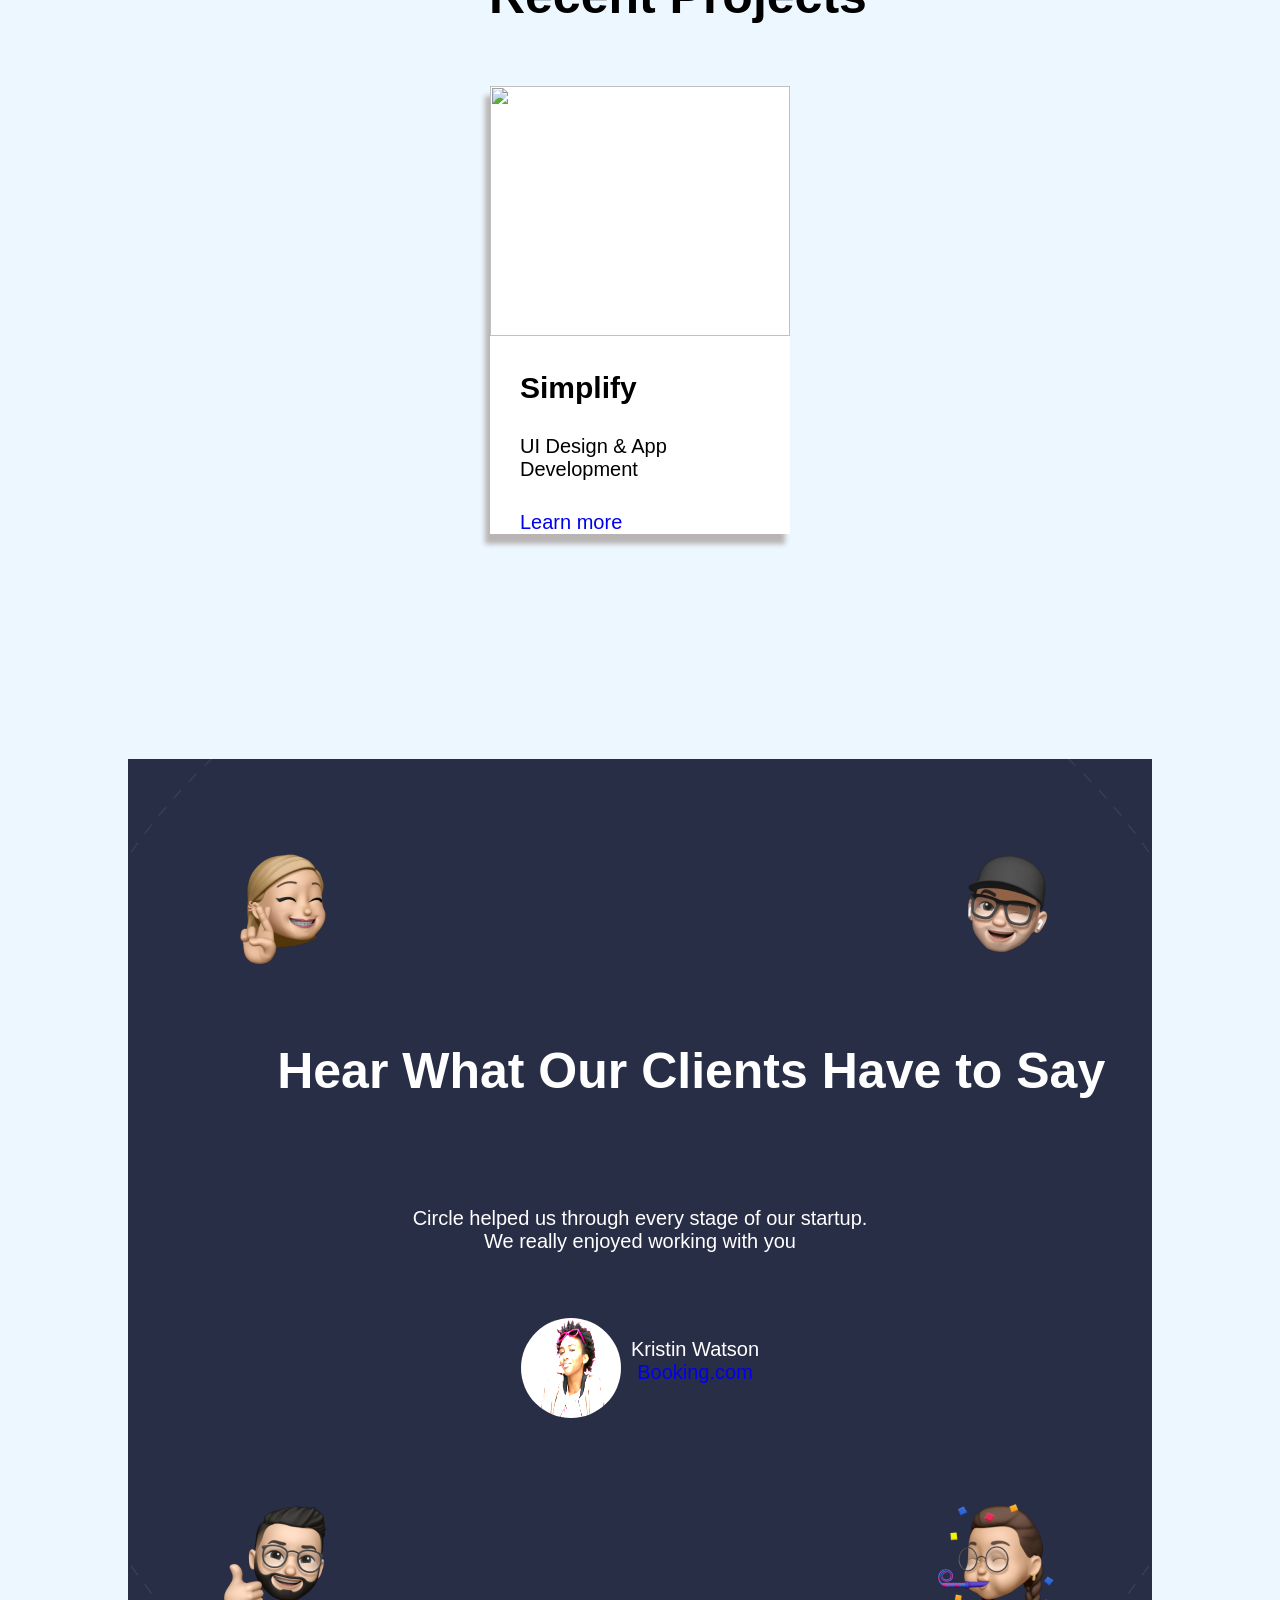
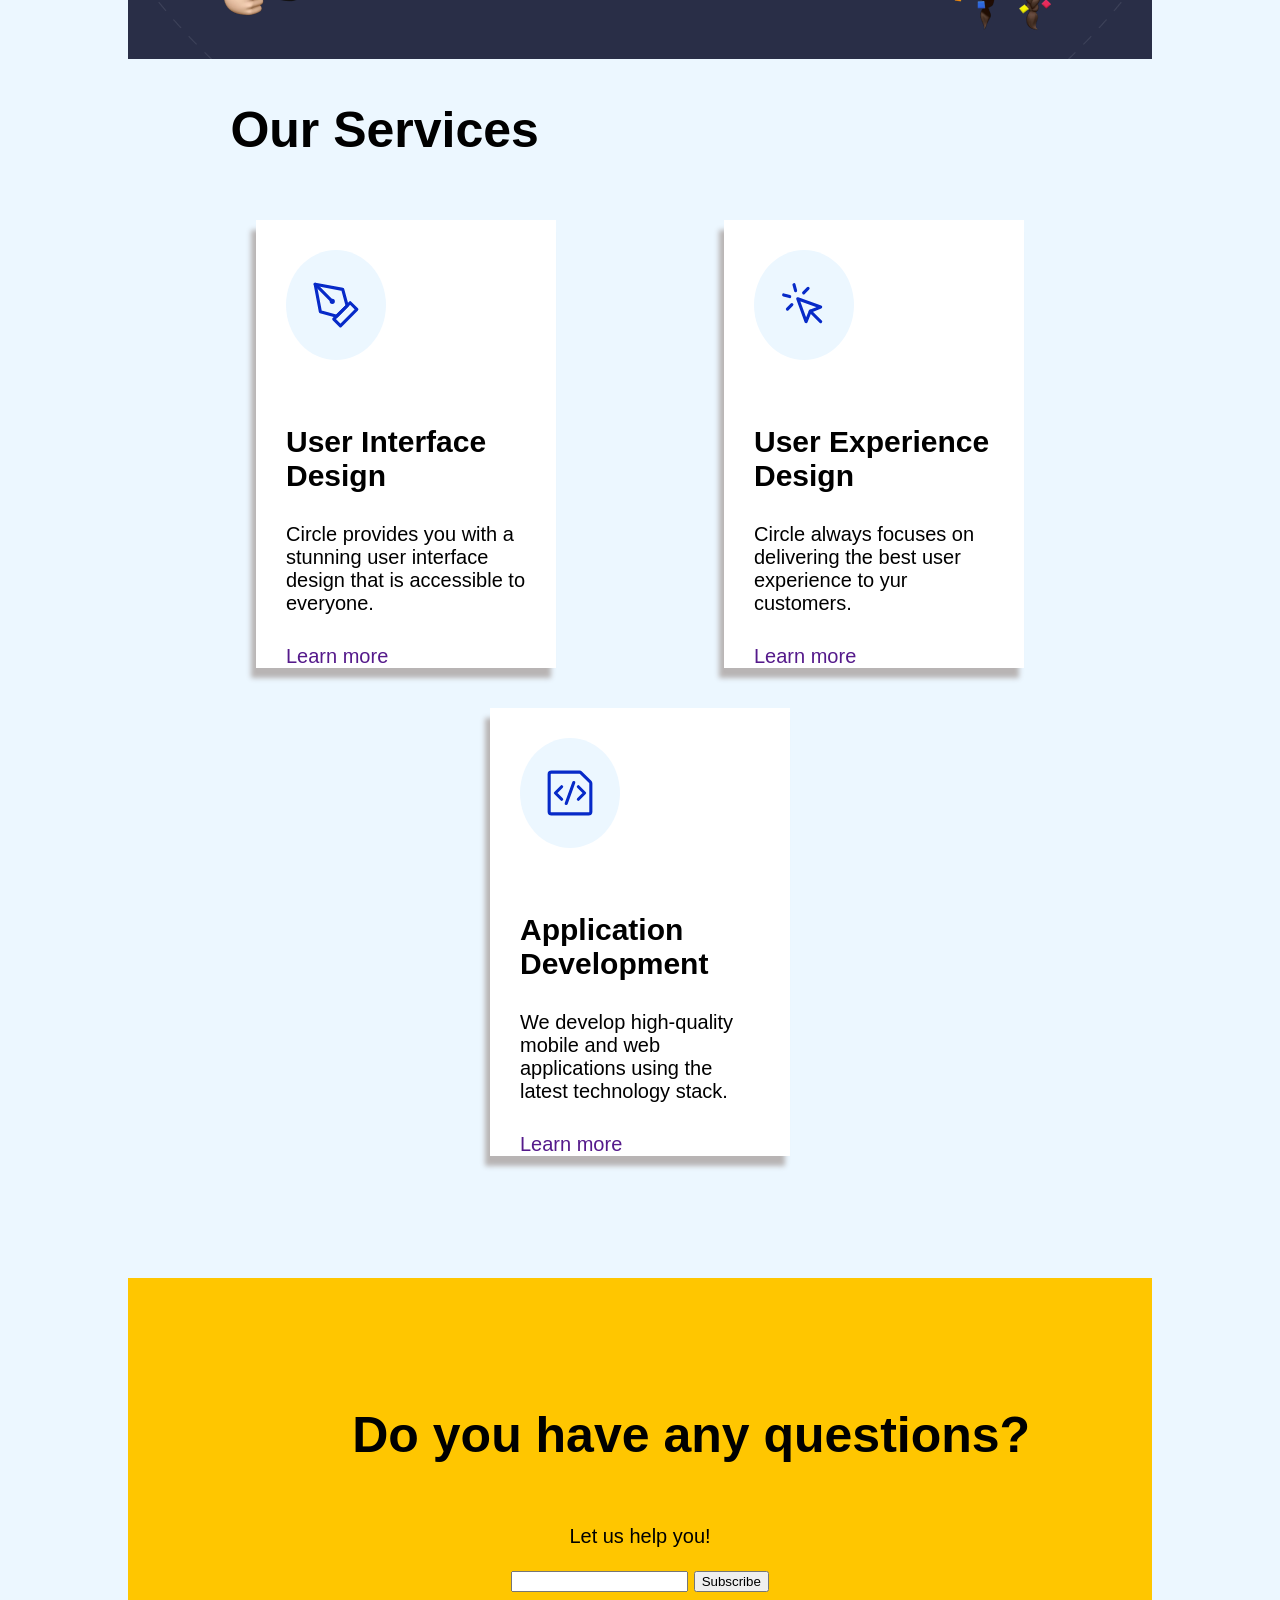
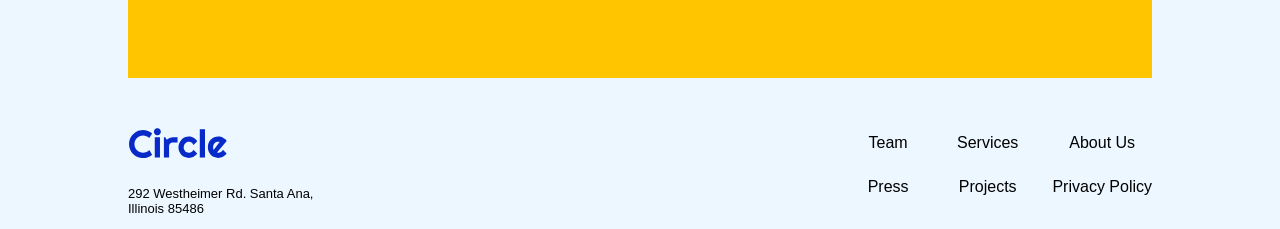
==== commit 01fe32eb: "responsive complete" ====
--- a/pages/index.html
+++ b/pages/index.html
@@ -18,14 +18,14 @@
       <article>
         <nav>
           <ul>
-            <li>Home</li>
-            <li>Projects</li>
-            <li>Services</li>
+            <li><a href="index.html">Home</a></li>
+            <li><a href="project-detail.html?uuid=1">Projects</a></li>
+            <li><a href="project-detail.html?uuid=1">Services</a></li>
           </ul>
         </nav>
       </article>
       <article>
-        <a href="ContactUs.html">Contact Us</a>
+        <a class="contact" href="ContactUs.html">Contact Us</a>
       </article>
     </header>
     <div id="hero">
@@ -36,7 +36,7 @@
           <p>We design and develop astrnishing websites and mobile apps.</p>
         </article>
         <div>
-          <a class="patata" href="">See our work</a>
+          <a class="patata" href="">See our work</a> <!--I didnt though any alternative name.-->
           <a href="">Get in touch</a>
         </div>
       </section>
--- a/css/style-home.css
+++ b/css/style-home.css
@@ -34,38 +34,19 @@
   width: 100px;
   transition: 0.3s ease;
 }
-@media (min-width: 1605px) {
-  /* ---- Cabecera ---- */
-  header {
-    align-items: center;
-    display: flex;
-    flex-direction: row;
-    justify-content: space-between;
-    font-size: 17px;
-  }
-  header nav ul {
-    display: flex;
-    list-style: none;
-    justify-content: space-evenly;
-  }
-  /* --- Héroe --- */
-  #hero {
-  margin-top: 5%;
-  display: grid;
-  justify-content: space-evenly;
-  justify-items: center;
-  grid-template-columns: 1fr 1fr;
-}
-}
 /* ---- Cabecera ---- */
 
-header a {
+.contact {
   padding: 10px 20px;
   margin-right: 20px;
   margin-top: 30px;
   background-color: #072ac8;
   color: #fff;
 }
+header nav a {
+  color: black;
+  font-weight: bold;
+}
 header li {
   padding: 0 10%;
 }
@@ -88,24 +69,22 @@
   text-decoration: none;
 }
 #hero section {
-  min-width: 555px;
   width: 30vw;
 }
 #hero-images {
   display: inline-block;
   position: relative;
   max-width: 561px;
-  aspect-ratio: 561/626;
 }
 #dude {
-  width: 100%;
+  width: 90%;
 }
 #card-1 {
   padding: 0;
   margin: 0;
   top: -5%;
-  left: -30%;
-  width: 90%;
+  left: -15%;
+  width: 70%;
   position: absolute;
   transform: translate(-20%, -10%) scale(0.7);
 }
@@ -113,8 +92,8 @@
   padding: 0;
   margin: 0;
   top: 60%;
-  left: 85%;
-  width: 90%;
+  left: 75%;
+  width: 70%;
   position: absolute;
   transform: translate(-30%, -10%) scale(0.7);
 }
@@ -140,14 +119,32 @@
   font-weight: 10px;
 }
 /* --- Projects and services --- */
+#project-content {
+  width: 100%;
+}
+#project-content img {
+  width: 100%;
+  object-fit: cover;
+}
+#project-content h1 {
+  font-size: 2rem;
+}
+#project-content div {
+  display: flex;
+  justify-content: space-between;
+}
 #projects,
 #services section {
   display: flex;
   justify-content: space-evenly;
+  flex-wrap: wrap;
   margin-bottom: 10%;
+  align-items: left;
 }
 #projects article,
 #services article {
+  margin: 20px 40px;
+  min-width: 300px;
   background-color: #fff;
   max-width: 20%;
   box-shadow: -5px 10px 5px rgb(184, 180, 180);
@@ -213,9 +210,6 @@
 .em4 {
   transform: scale(0.5);
 }
-.em1,
-.em3 {
-}
 .em1 {
   grid-area: a;
 }
@@ -254,10 +248,12 @@
   grid-template-rows: 1fr 1fr;
 }
 #projects img {
+  object-fit: cover;
   width: 100%;
   height: 250px;
 }
 @media (max-width: 480px) {
+  /* Cabecera */
   header {
     align-items: center;
     padding-top: 30px;
@@ -265,7 +261,6 @@
     flex-direction: column;
     justify-content: space-between;
     font-size: 17px;
-
   }
   header a {
     margin-top: 15px;
@@ -275,15 +270,29 @@
     height: 30px;
     margin-bottom: 30px;
     position: relative;
-    background: url('../hamburger-svgrepo-com.svg') no-repeat center;
+    background: url("../hamburger-svgrepo-com.svg") no-repeat center;
     background-size: 30px;
     transition: 0.3s ease;
+  }
+  header article {
+    margin-bottom: 20px;
+  }
+  header article.logo {
+    order: 1;
+  }
+  header article:last-child {
+    order: 2;
+    
+  }
+  header article:nth-child(2) {
+    order: 3;
   }
   header nav:hover {
     background: none;
     height: 200px;
   }
-  header nav:hover ul, header a {
+  header nav:hover ul,
+  header a {
     opacity: 1;
   }
   header nav ul {
@@ -300,11 +309,131 @@
     align-items: center;
     justify-content: space-evenly;
   }
+ 
+}
+@media (max-width: 899px) {
+    /* Cabecera */
+  header {
+    align-items: center;
+    padding-top: 30px;
+    display: flex;
+    flex-direction: column;
+    justify-content: space-between;
+    font-size: 17px;
+  }
+  header a {
+    margin-top: 15px;
+  }
+  header nav {
+    width: 60px;
+    height: 30px;
+    margin-bottom: 90px;
+    background-size: 30px;
+    transition: 0.3s ease;
+  }
+  header article {
+    margin-bottom: 20px;
+  }
+  header article.logo {
+    order: 1;
+  }
+  header article:last-child {
+    order: 2;
+  }
+  header article:nth-child(2) {
+    order: 3;
+  }
+  header nav ul {
+    padding-left: 0;
+    margin-left: 0;
+    height: 200px;
+    top: 10px;
+    display: flex;
+    flex-direction: column;
+    list-style: none;
+    align-items: center;
+    justify-content: space-evenly;
+  }
+ /* Héroe */
   #hero {
-  margin-top: 5%;
-  display: grid;
-  justify-content: space-evenly;
-  justify-items: center;
-  grid-template-columns: 1fr;
-}
-}
+    margin-top: 5%;
+    display: grid;
+    justify-content: space-evenly;
+    justify-items: center;
+    grid-template-columns: 1fr;
+    gap: 10%;
+  }
+  #hero section {
+    min-width: 300px;
+  }
+  #hero .text {
+    height: 400px;
+  }
+  #logos ul {
+    flex-direction: column;
+    align-items: center;
+    gap: 30px;
+  }
+}
+@media (max-width: 1604px) and (min-width: 900px) {
+  header {
+    align-items: center;
+    display: flex;
+    flex-direction: row;
+    justify-content: space-between;
+    font-size: 17px;
+  }
+  header nav ul {
+    display: flex;
+    list-style: none;
+    justify-content: space-evenly;
+  }
+  #hero {
+    margin-top: 5%;
+    display: grid;
+    justify-content: space-evenly;
+    justify-items: center;
+    gap: 10%;
+    grid-template-columns: 1fr;
+
+  }
+  #hero section {
+    min-width: 750px;
+  }
+  #hero-images {
+    width: 90%;
+  }
+  #hero .text {
+    min-width: 700px;
+    height: 400px;
+
+  }
+}
+
+@media (min-width: 1605px) {
+  /* ---- Cabecera ---- */
+  header {
+    align-items: center;
+    display: flex;
+    flex-direction: row;
+    justify-content: space-between;
+    font-size: 17px;
+  }
+  header nav ul {
+    display: flex;
+    list-style: none;
+    justify-content: space-evenly;
+  }
+  /* --- Héroe --- */
+  #hero {
+    margin-top: 5%;
+    display: grid;
+    justify-content: space-evenly;
+    justify-items: center;
+    gap: 10%;
+    grid-template-columns: 1fr 1fr;
+  }
+  #hero section {
+    min-width: 555px;
+  }
+}
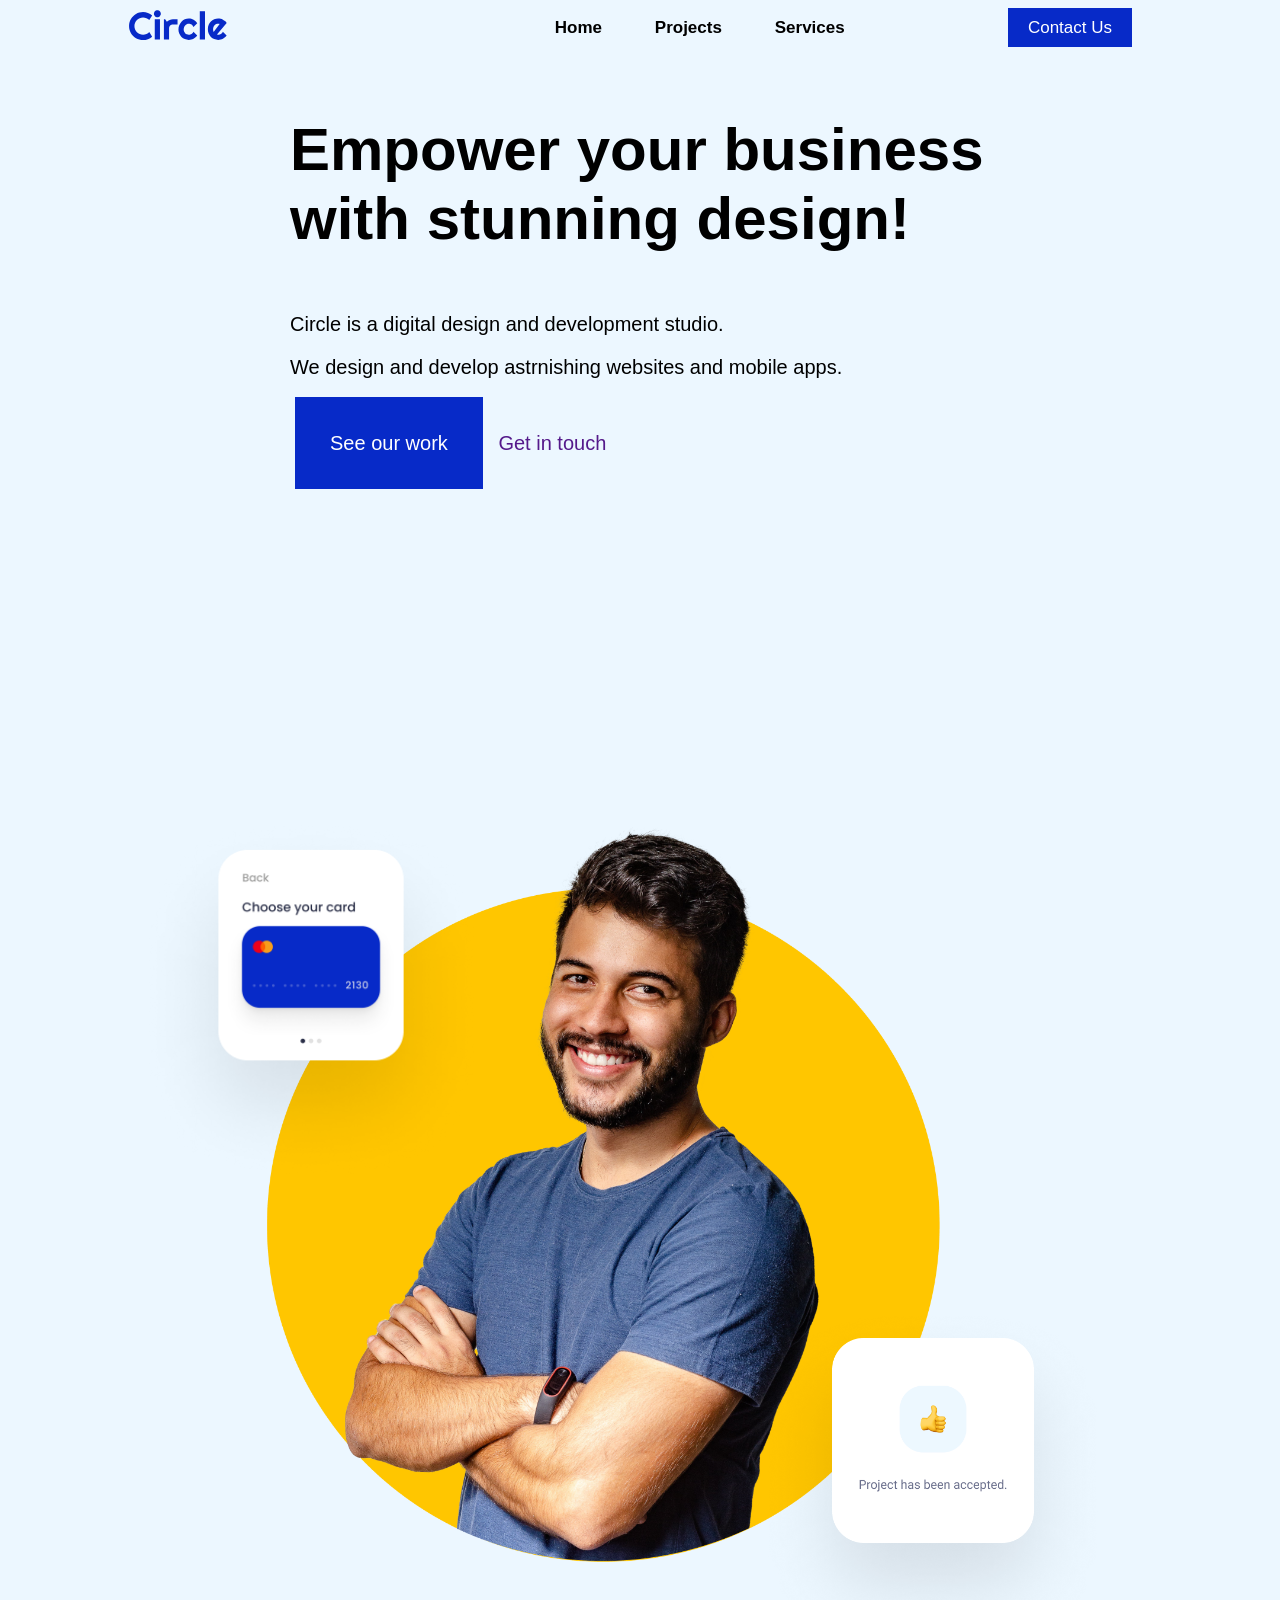
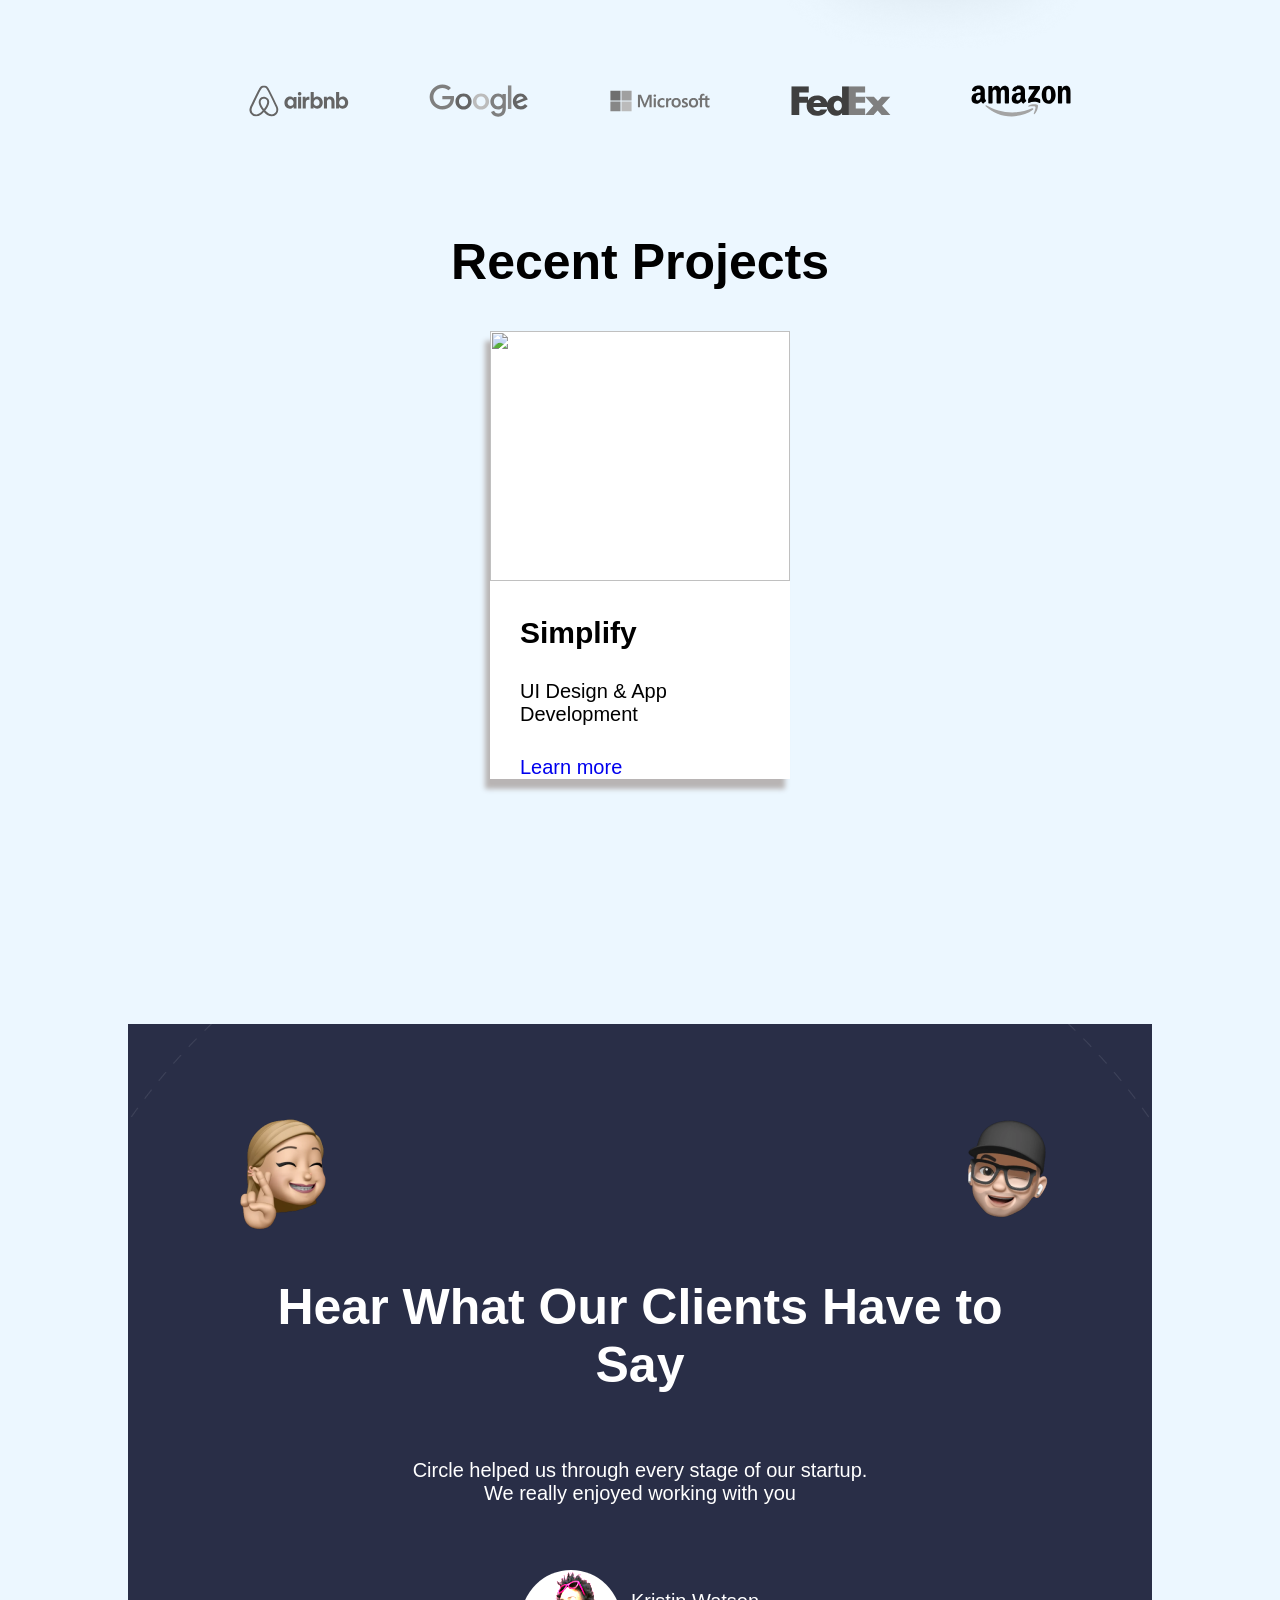
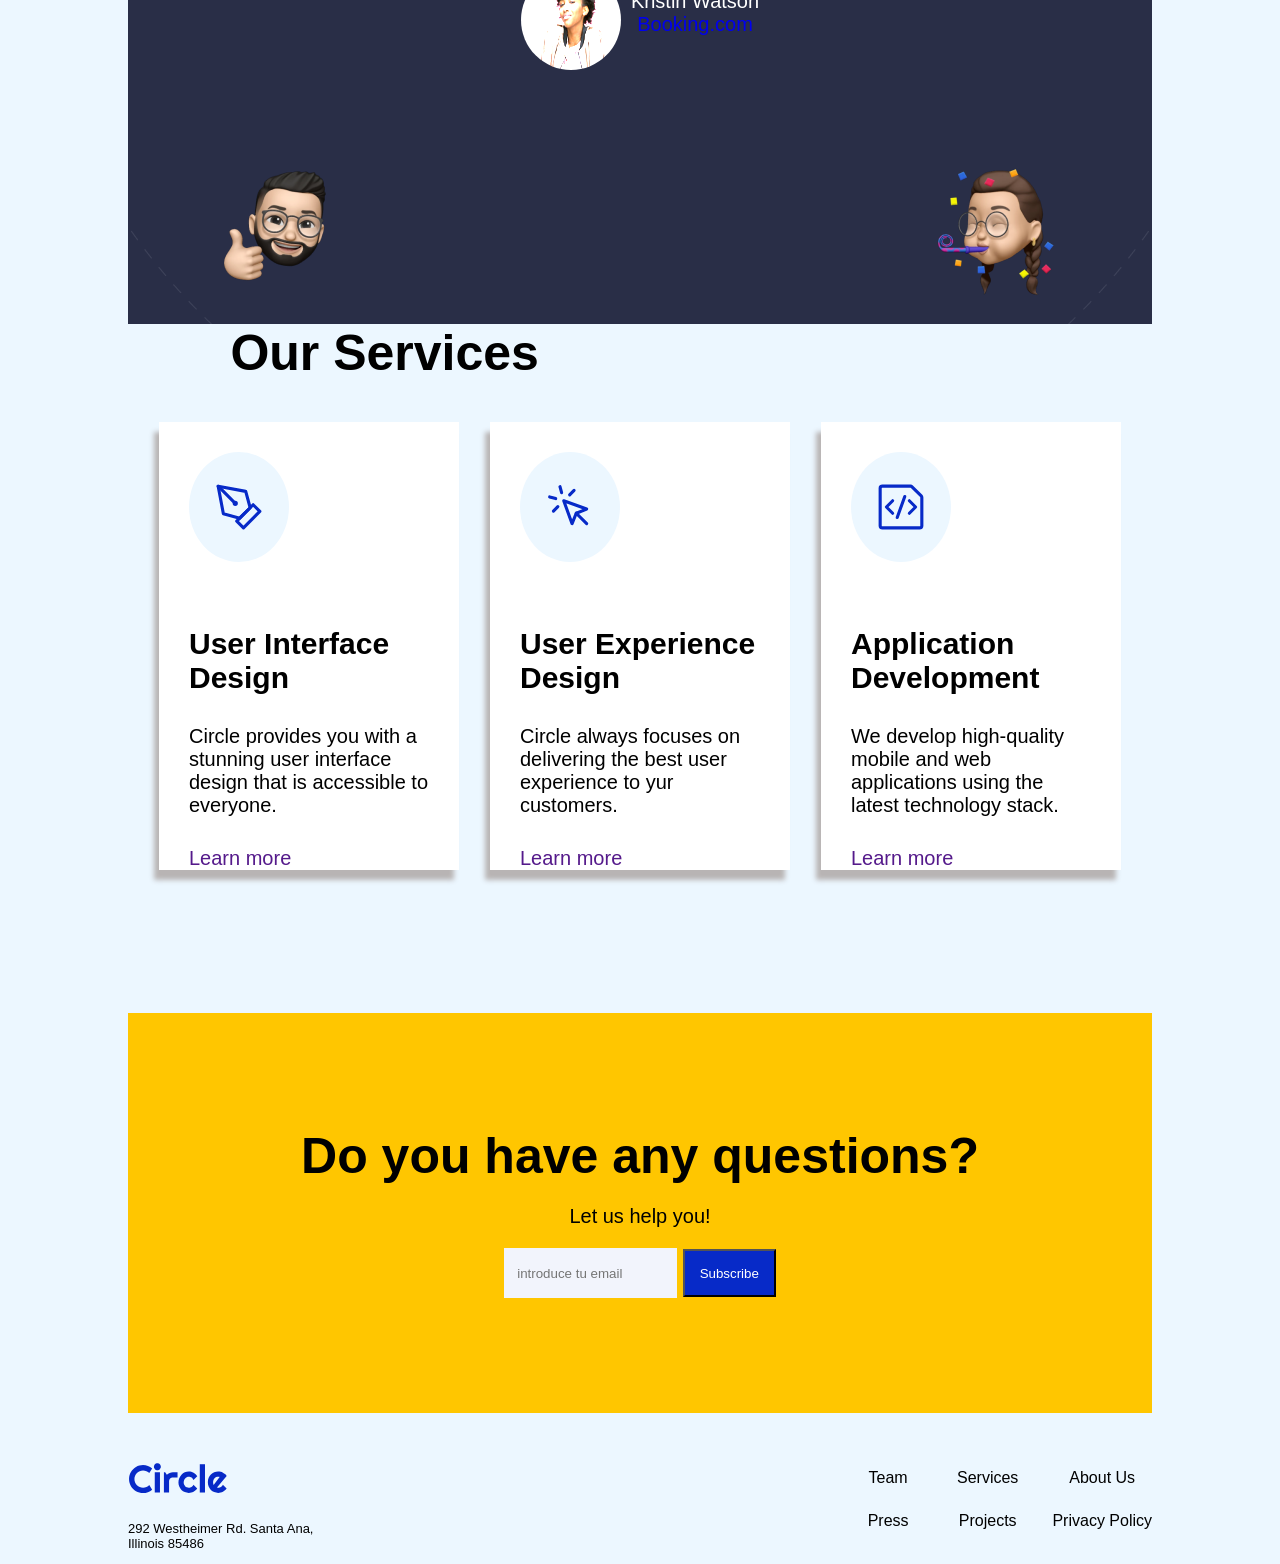
==== commit e4c8c75e: "Contact Us completed" ====
--- a/pages/index.html
+++ b/pages/index.html
@@ -187,7 +187,7 @@
       <p>Let us help you!</p>
       <div class="subscribe">
         <form action="#" method="post">
-          <input type="email" placehlder=" introduce tu email" />
+          <input type="email" placeholder="   introduce tu email" />
           <button id="btn-subscribe">Subscribe</button>
         </form>
       </div>
--- a/css/style-home.css
+++ b/css/style-home.css
@@ -12,7 +12,7 @@
   font-weight: bold;
 }
 h2 {
-  margin-left: 10%;
+  margin:0 10%;
   font-size: 50px;
 }
 h1 {
@@ -143,12 +143,13 @@
 }
 #projects article,
 #services article {
-  margin: 20px 40px;
+  margin: 40px 0;
   min-width: 300px;
   background-color: #fff;
   max-width: 20%;
   box-shadow: -5px 10px 5px rgb(184, 180, 180);
 }
+
 #projects p,
 #projects h3,
 #services p,
@@ -185,7 +186,7 @@
   width: 100%;
   height: 100%;
   display: grid;
-  gap: 25% 0;
+  row-gap: 25%;
   grid-template-columns: repeat(3, 1fr);
   grid-template-rows: repeat(3, 100px);
   grid-template-areas:
@@ -230,6 +231,51 @@
   display: flex;
   flex-direction: column;
   justify-content: center;
+}
+#newsletter input {
+  max-width: 33%;
+  height: 3rem;
+}
+#newsletter button {
+  padding: 0 15px;
+  color: #FFF;
+  background-color: #072ac8;
+  height: 3rem;
+}
+input, textarea {
+  border: none;
+  background-color: #F2F4FC;
+}
+/* ---- contact section ---- */
+label {
+  display: block;
+  padding: 15px;
+  border: none;
+  color: #6c757d;
+  font-size: 0.9rem;
+}
+textarea, .complete-newsletter input {
+  width: 100%;
+  box-sizing: border-box;
+  height: 15rem;
+}
+.complete-newsletter input {
+  height: 3rem;
+}
+.email-and-phone {
+  gap: 20px;
+  display: flex;
+}
+.email-and-phone > div {
+  flex: 1; /* Esto no lo entiendo*/
+}
+.complete-newsletter button {
+  margin-top: 3em;
+  width: 100%;
+  height: 3rem;
+  background: #072ac8;
+  color: #FFF;
+  align-items: center;
 }
 /* ---- footer ---- */
 footer {
@@ -367,13 +413,24 @@
     min-width: 300px;
   }
   #hero .text {
-    height: 400px;
+    height: 800px;
   }
   #logos ul {
+    margin-top: 30%;
     flex-direction: column;
     align-items: center;
     gap: 30px;
   }
+    .emoji {
+    width: 0;
+    opacity: 0;
+  }
+  .em1,
+.em2,
+.em3,
+.em4 {
+  transform: scale(0.35);
+}
 }
 @media (max-width: 1604px) and (min-width: 900px) {
   header {
@@ -389,19 +446,20 @@
     justify-content: space-evenly;
   }
   #hero {
-    margin-top: 5%;
+    margin: 0 5%;
     display: grid;
     justify-content: space-evenly;
     justify-items: center;
     gap: 10%;
     grid-template-columns: 1fr;
-
+    grid-template-rows: 1fr 1fr;
   }
   #hero section {
     min-width: 750px;
   }
   #hero-images {
     width: 90%;
+
   }
   #hero .text {
     min-width: 700px;
